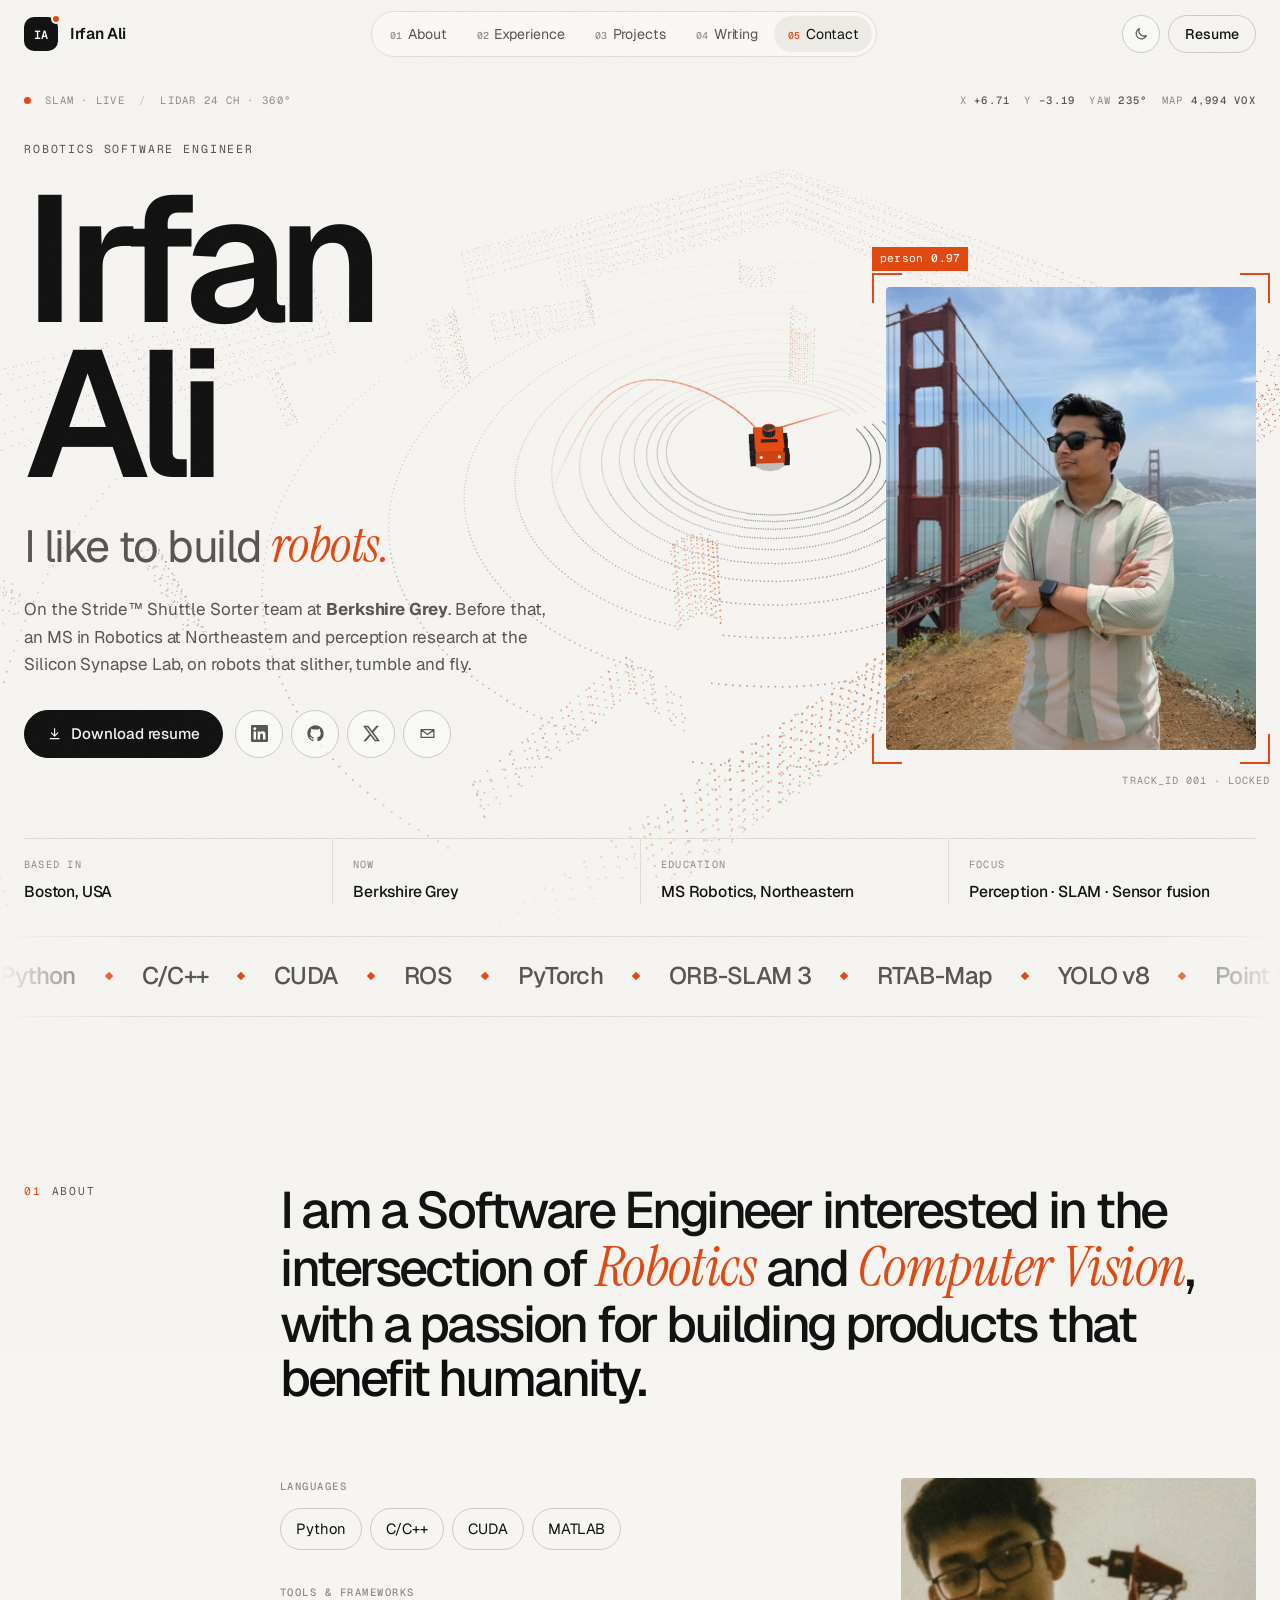
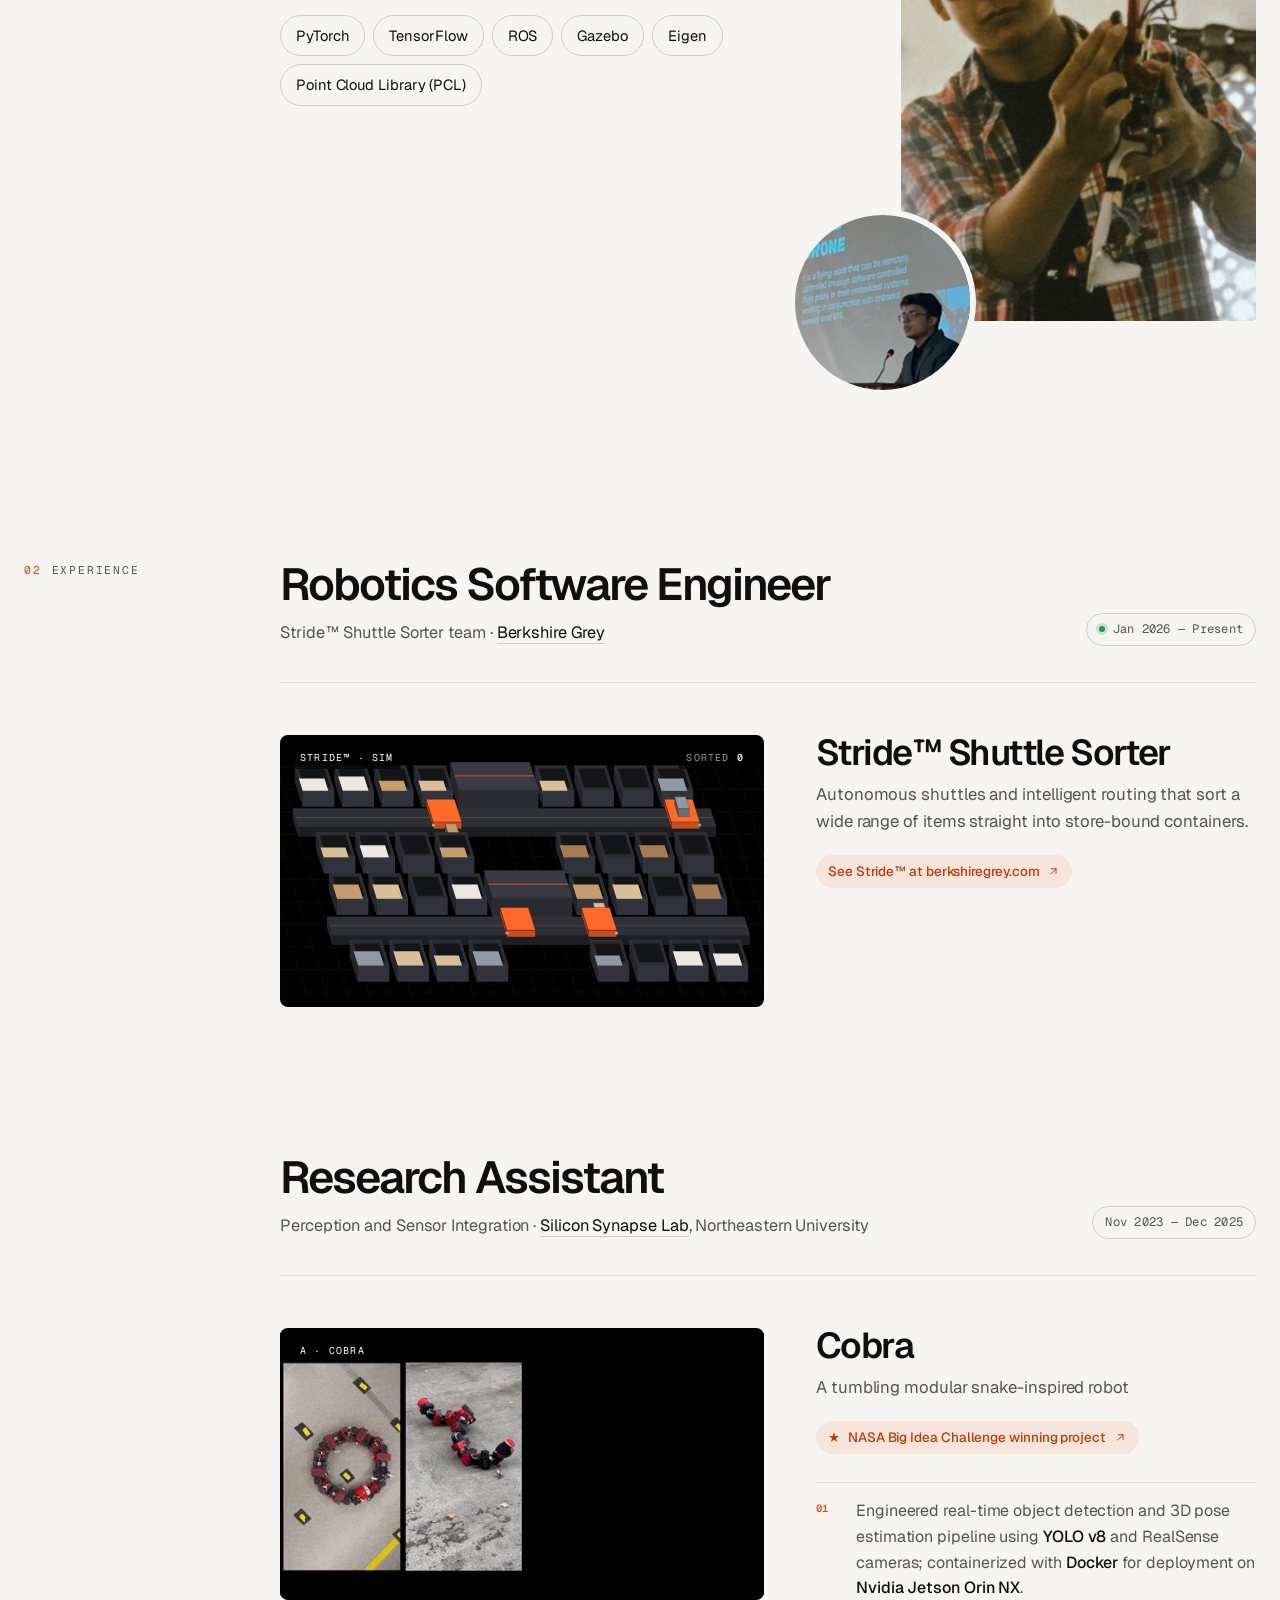
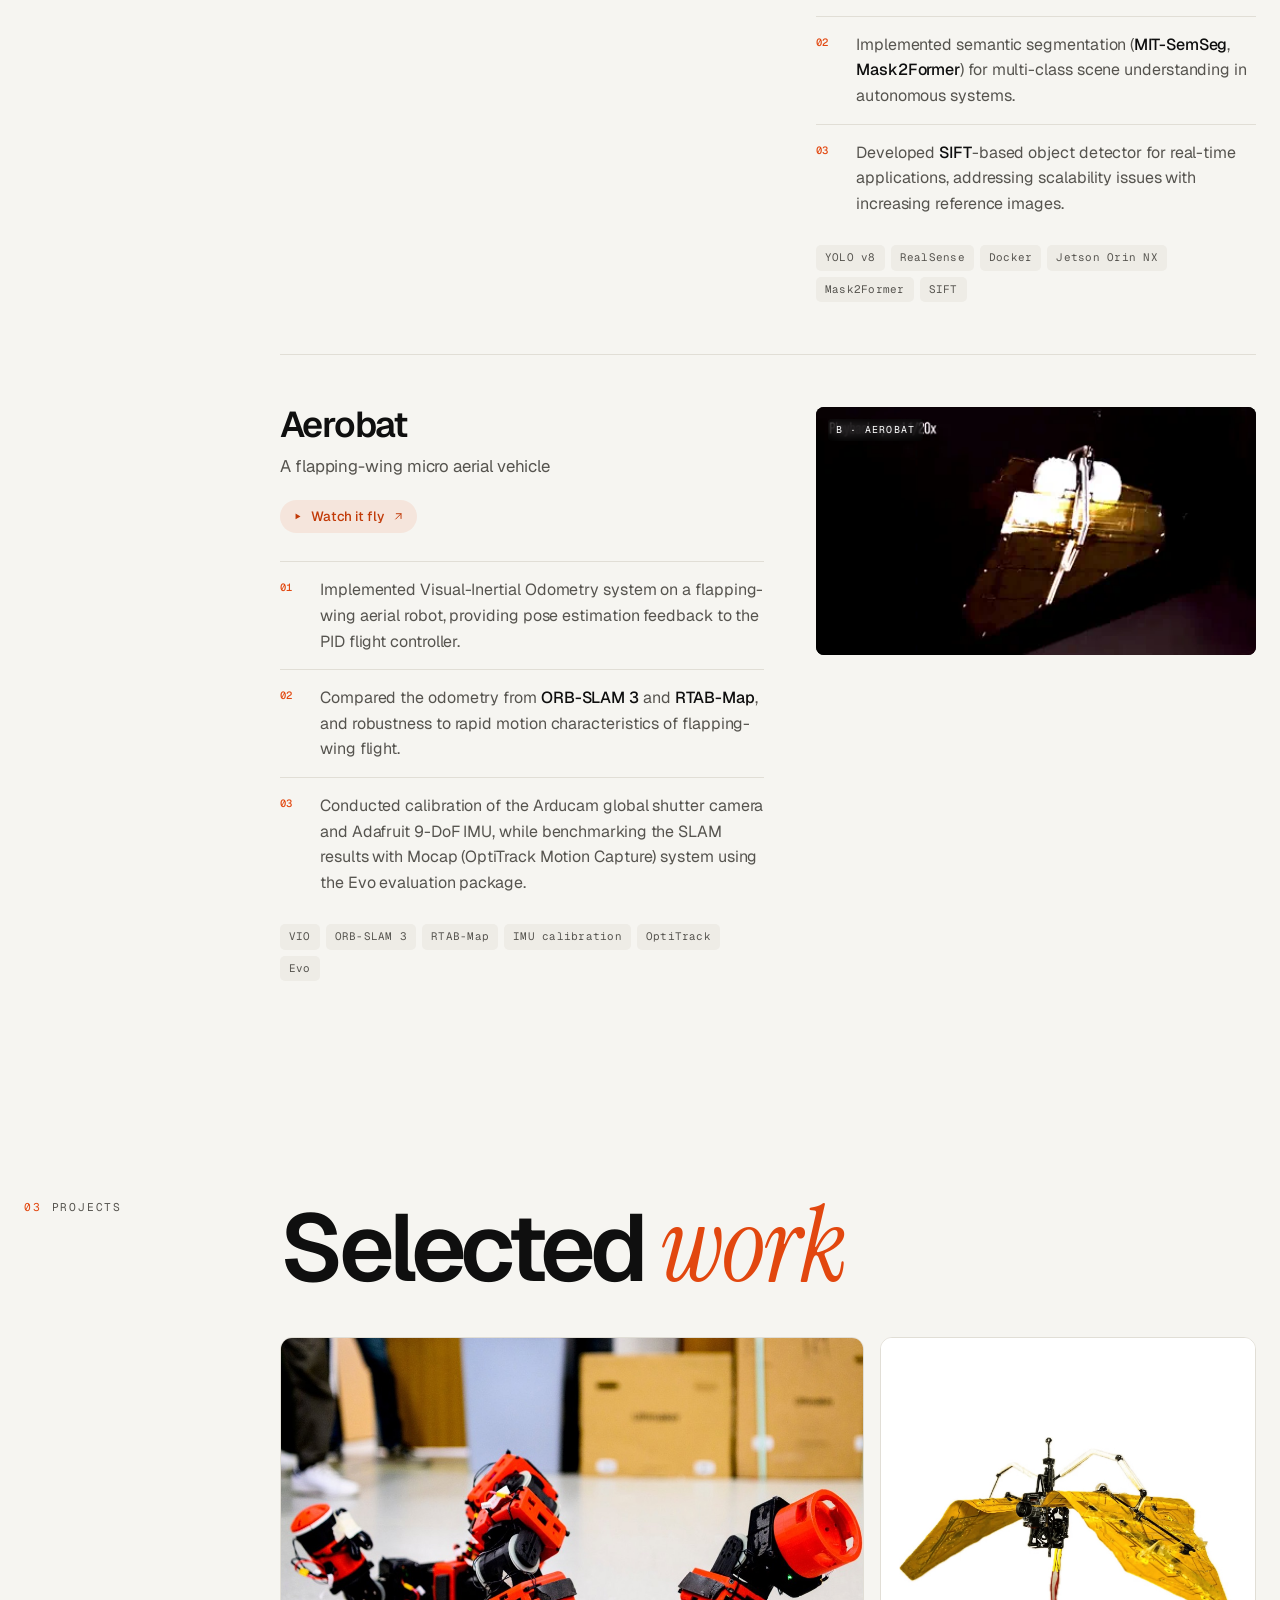
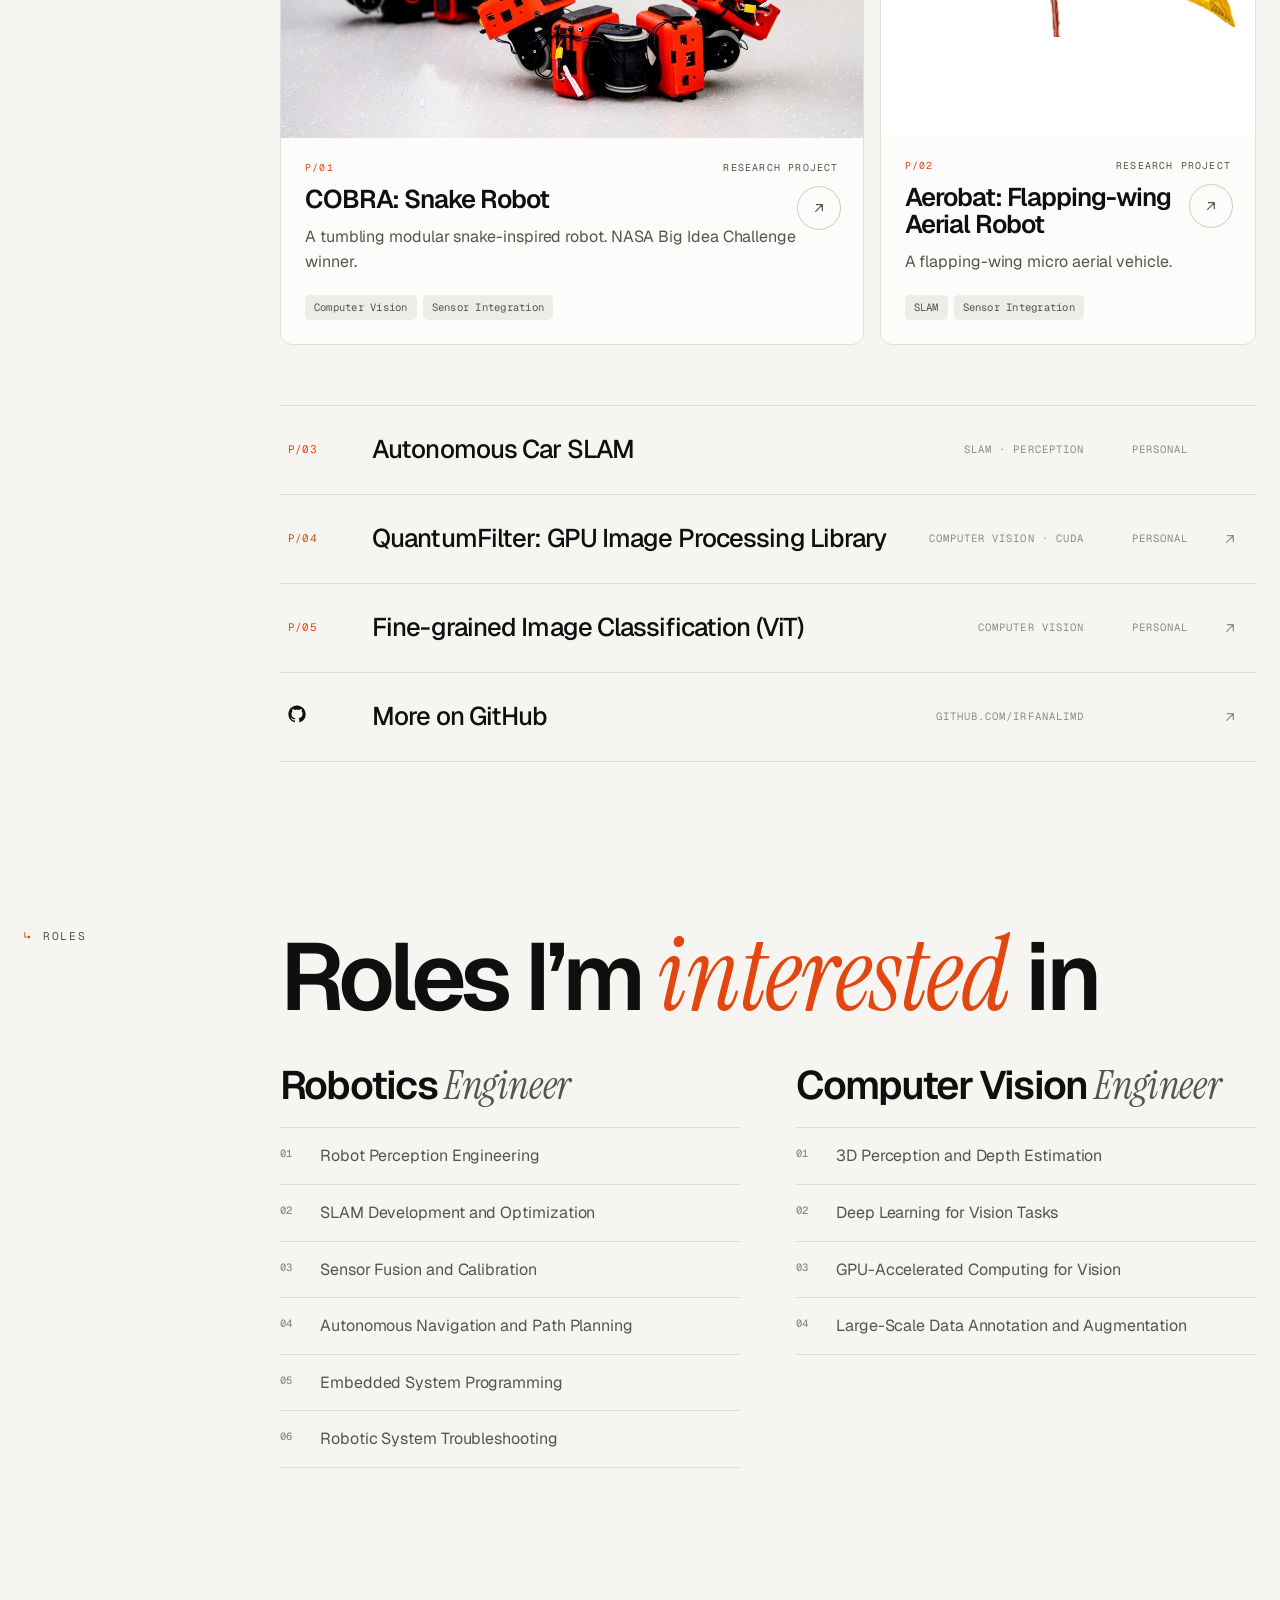
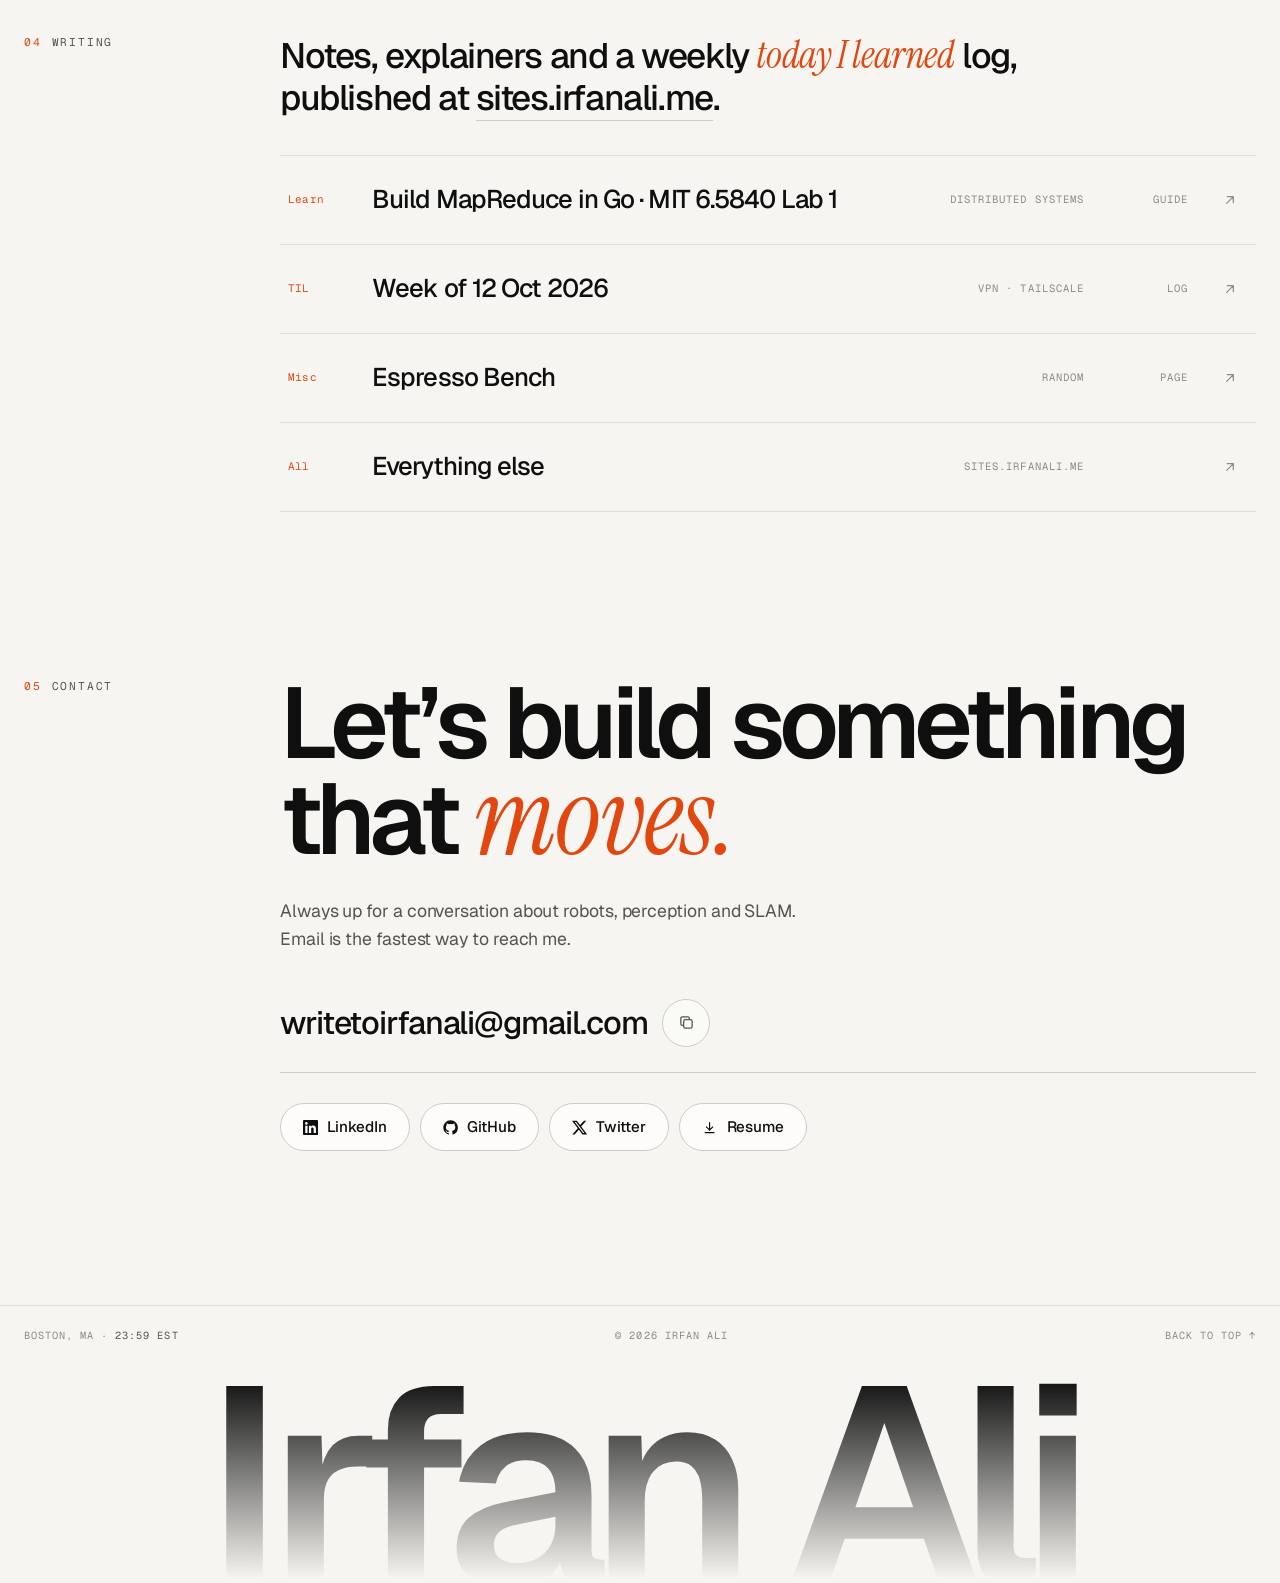
==== index.html @ 39053815 "Portfolio site" ====
<!doctype html>
<html lang="en">
<head>
  <meta charset="utf-8">
  <meta name="viewport" content="width=device-width, initial-scale=1, viewport-fit=cover">
  <title>Irfan Ali · Robotics Software Engineer</title>
  <meta name="description" content="I like to build robots. Robotics Software Engineer at Berkshire Grey on the Stride Shuttle Sorter team. MS Robotics, Northeastern University. Boston.">
  <link rel="canonical" href="https://irfanali.me/">
  <meta property="og:type" content="website">
  <meta property="og:url" content="https://irfanali.me/">
  <meta property="og:site_name" content="Irfan Ali">
  <meta property="og:title" content="Irfan Ali · I like to build robots.">
  <meta property="og:description" content="Robotics Software Engineer at Berkshire Grey. Previously perception, SLAM and sensor integration at Northeastern’s Silicon Synapse Lab.">
  <meta property="og:image" content="https://irfanali.me/assets/og.png">
  <meta property="og:image:width" content="1200">
  <meta property="og:image:height" content="630">
  <meta name="twitter:card" content="summary_large_image">
  <meta name="twitter:site" content="@irfannnnali">
  <meta name="twitter:image" content="https://irfanali.me/assets/og.png">
  <meta name="theme-color" content="#09090a">
  <link rel="icon" href="assets/favicon.svg" type="image/svg+xml">
  <link rel="apple-touch-icon" href="assets/apple-touch-icon.png">
  <script>
    // Theme before first paint, so there is no flash.
    try { var t = localStorage.getItem('theme'); if (t) document.documentElement.dataset.theme = t; } catch (e) {}
    document.documentElement.classList.add('js');
  </script>
  <link rel="preconnect" href="https://fonts.googleapis.com">
  <link rel="preconnect" href="https://fonts.gstatic.com" crossorigin>
  <link rel="stylesheet" href="https://fonts.googleapis.com/css2?family=Geist:wght@300..700&family=Geist+Mono:wght@400;500&family=Instrument+Serif:ital@0;1&display=swap">
  <link rel="stylesheet" href="assets/site.css">
  <script type="application/ld+json">
  {
    "@context": "https://schema.org",
    "@type": "Person",
    "name": "Irfan Ali",
    "url": "https://irfanali.me/",
    "image": "https://irfanali.me/assets/img/portrait.jpg",
    "jobTitle": "Robotics Software Engineer",
    "worksFor": { "@type": "Organization", "name": "Berkshire Grey", "url": "https://www.berkshiregrey.com/" },
    "alumniOf": { "@type": "CollegeOrUniversity", "name": "Northeastern University" },
    "address": { "@type": "PostalAddress", "addressLocality": "Boston", "addressCountry": "US" },
    "knowsAbout": ["Robotics", "Computer Vision", "SLAM", "Sensor Fusion", "Perception", "CUDA", "ROS"],
    "email": "mailto:writetoirfanali@gmail.com",
    "sameAs": ["https://www.linkedin.com/in/irfanalimd/", "https://github.com/irfanalimd", "https://x.com/irfannnnali"]
  }
  </script>
</head>
<body>

<svg width="0" height="0" style="position:absolute" aria-hidden="true">
  <symbol id="i-gh" viewBox="0 0 24 24"><path fill="currentColor" d="M12 .5C5.65.5.5 5.65.5 12a11.5 11.5 0 0 0 7.86 10.92c.58.1.79-.25.79-.56v-2c-3.2.7-3.88-1.37-3.88-1.37-.52-1.33-1.28-1.69-1.28-1.69-1.04-.71.08-.7.08-.7 1.16.08 1.77 1.19 1.77 1.19 1.03 1.76 2.7 1.25 3.36.96.1-.75.4-1.25.73-1.54-2.55-.29-5.24-1.28-5.24-5.69 0-1.26.45-2.29 1.19-3.1-.12-.29-.52-1.46.11-3.05 0 0 .97-.31 3.17 1.18a11 11 0 0 1 5.77 0c2.2-1.49 3.17-1.18 3.17-1.18.63 1.59.23 2.76.11 3.05.74.81 1.19 1.84 1.19 3.1 0 4.42-2.69 5.39-5.25 5.68.41.36.78 1.06.78 2.14v3.17c0 .31.21.67.8.56A11.5 11.5 0 0 0 23.5 12C23.5 5.65 18.35.5 12 .5Z"/></symbol>
  <symbol id="i-in" viewBox="0 0 24 24"><path fill="currentColor" d="M20.45 20.45h-3.56v-5.57c0-1.33-.02-3.04-1.85-3.04-1.85 0-2.14 1.45-2.14 2.94v5.67H9.35V9h3.41v1.56h.05c.48-.9 1.64-1.85 3.37-1.85 3.6 0 4.27 2.37 4.27 5.46v6.28ZM5.34 7.43a2.06 2.06 0 1 1 0-4.13 2.06 2.06 0 0 1 0 4.13ZM7.12 20.45H3.56V9h3.56v11.45ZM22.22 0H1.77C.79 0 0 .77 0 1.73v20.54C0 23.23.79 24 1.77 24h20.45c.98 0 1.78-.77 1.78-1.73V1.73C24 .77 23.2 0 22.22 0Z"/></symbol>
  <symbol id="i-x" viewBox="0 0 24 24"><path fill="currentColor" d="M18.9 1.15h3.68l-8.04 9.19L24 22.85h-7.4l-5.8-7.58-6.63 7.58H.49l8.6-9.83L0 1.15h7.59l5.24 6.93 6.07-6.93Zm-1.29 19.5h2.04L6.48 3.24H4.3l13.31 17.41Z"/></symbol>
  <symbol id="i-mail" viewBox="0 0 24 24"><path fill="none" stroke="currentColor" stroke-width="1.8" stroke-linecap="round" stroke-linejoin="round" d="M3 6.5h18v11H3zM3.5 7l8.5 6.5L20.5 7"/></symbol>
  <symbol id="i-arrow" viewBox="0 0 24 24"><path fill="none" stroke="currentColor" stroke-width="1.8" stroke-linecap="round" stroke-linejoin="round" d="M7 17 17 7M8 7h9v9"/></symbol>
  <symbol id="i-down" viewBox="0 0 24 24"><path fill="none" stroke="currentColor" stroke-width="1.8" stroke-linecap="round" stroke-linejoin="round" d="M12 4v12m-5-5 5 5 5-5M5 20h14"/></symbol>
  <symbol id="i-copy" viewBox="0 0 24 24"><g fill="none" stroke="currentColor" stroke-width="1.8" stroke-linejoin="round"><rect x="8" y="8" width="12" height="12" rx="2.5"/><path d="M16 8V6a2 2 0 0 0-2-2H6a2 2 0 0 0-2 2v8a2 2 0 0 0 2 2h2"/></g></symbol>
  <symbol id="i-check" viewBox="0 0 24 24"><path fill="none" stroke="currentColor" stroke-width="2" stroke-linecap="round" stroke-linejoin="round" d="m5 12.5 4.5 4.5L19 7.5"/></symbol>
  <symbol id="i-play" viewBox="0 0 24 24"><path fill="currentColor" d="M8 5.5v13l11-6.5z"/></symbol>
  <symbol id="i-sun" viewBox="0 0 24 24"><g fill="none" stroke="currentColor" stroke-width="1.8" stroke-linecap="round"><circle cx="12" cy="12" r="4"/><path d="M12 2v2m0 16v2M4.9 4.9l1.4 1.4m11.4 11.4 1.4 1.4M2 12h2m16 0h2M4.9 19.1l1.4-1.4M17.7 6.3l1.4-1.4"/></g></symbol>
  <symbol id="i-moon" viewBox="0 0 24 24"><path fill="none" stroke="currentColor" stroke-width="1.8" stroke-linejoin="round" d="M20 14.5A8 8 0 0 1 9.5 4a8 8 0 1 0 10.5 10.5Z"/></symbol>
</svg>

<a class="skip" href="#about">Skip to content</a>
<div class="grain" aria-hidden="true"></div>

<header class="nav" id="nav">
  <div class="wrap nav-in">
    <a class="logo" href="#top" aria-label="Irfan Ali, home">
      <span class="logo-mark" aria-hidden="true">IA</span>
      <span class="logo-text">Irfan Ali</span>
    </a>
    <nav class="nav-links" aria-label="Sections">
      <a href="#about"><span>01</span>About</a>
      <a href="#experience"><span>02</span>Experience</a>
      <a href="#projects"><span>03</span>Projects</a>
      <a href="#writing"><span>04</span>Writing</a>
      <a href="#contact"><span>05</span>Contact</a>
    </nav>
    <div class="nav-actions">
      <button class="icon-btn" id="theme" type="button" aria-label="Switch colour theme">
        <svg class="when-dark"><use href="#i-sun"/></svg>
        <svg class="when-light"><use href="#i-moon"/></svg>
      </button>
      <a class="btn btn-sm btn-ghost magnetic" href="https://drive.google.com/file/d/1q0wCbyW2n_Xz0MA2kj-5-AQQZAq4mptw/view?usp=sharing" target="_blank" rel="noopener">Resume</a>
      <button class="menu-btn" id="menu-btn" type="button" aria-label="Open menu" aria-expanded="false" aria-controls="menu"><span></span><span></span></button>
    </div>
  </div>
  <div class="progress" aria-hidden="true"></div>
</header>

<div class="menu" id="menu" hidden>
  <nav class="wrap menu-in" aria-label="Menu">
    <a href="#about"><span class="mono">01</span>About</a>
    <a href="#experience"><span class="mono">02</span>Experience</a>
    <a href="#projects"><span class="mono">03</span>Projects</a>
    <a href="#writing"><span class="mono">04</span>Writing</a>
    <a href="#contact"><span class="mono">05</span>Contact</a>
  </nav>
</div>

<main>

  <!-- ============ HERO ============ -->
  <section class="hero" id="top">
    <canvas id="scan" aria-hidden="true"></canvas>

    <div class="hud hud-l mono" aria-hidden="true">
      <span class="rec"></span><span>SLAM · live</span><span class="sep">/</span><span>LiDAR 24 ch · 360°</span>
    </div>
    <div class="hud hud-r mono" aria-hidden="true">
      <span>x <b id="hx">+0.00</b></span><span>y <b id="hy">+0.00</b></span><span>yaw <b id="ht">000°</b></span><span>map <b id="hm">0</b></span>
    </div>

    <div class="wrap hero-grid">
      <div class="hero-copy">
        <p class="kicker mono"><span class="line-in">Robotics Software Engineer</span></p>
        <h1 class="name" aria-label="Irfan Ali">
          <span class="ln"><span>Irfan</span></span>
          <span class="ln"><span>Ali</span></span>
        </h1>
        <p class="tagline"><span class="line-in">I like to build <em>robots.</em></span></p>
        <p class="hero-sub fade-in">On the Stride™ Shuttle Sorter team at <strong>Berkshire Grey</strong>. Before that, an MS in Robotics at Northeastern and perception research at the Silicon Synapse Lab, on robots that slither, tumble and fly.</p>
        <div class="hero-cta fade-in">
          <a class="btn btn-primary magnetic" href="https://drive.google.com/file/d/1q0wCbyW2n_Xz0MA2kj-5-AQQZAq4mptw/view?usp=sharing" target="_blank" rel="noopener"><svg><use href="#i-down"/></svg><span>Download resume</span></a>
          <div class="socials">
            <a class="icon-btn magnetic" href="https://www.linkedin.com/in/irfanalimd/" target="_blank" rel="noopener" aria-label="LinkedIn"><svg><use href="#i-in"/></svg></a>
            <a class="icon-btn magnetic" href="https://github.com/irfanalimd" target="_blank" rel="noopener" aria-label="GitHub"><svg><use href="#i-gh"/></svg></a>
            <a class="icon-btn magnetic" href="https://x.com/irfannnnali" target="_blank" rel="noopener" aria-label="X (Twitter)"><svg><use href="#i-x"/></svg></a>
            <a class="icon-btn magnetic" href="mailto:writetoirfanali@gmail.com" aria-label="Email"><svg><use href="#i-mail"/></svg></a>
          </div>
        </div>
      </div>

      <figure class="target" id="target">
        <div class="target-img"><img src="assets/img/portrait.jpg" alt="Portrait of Irfan Ali" width="800" height="1000" fetchpriority="high" onerror="this.closest('figure').hidden = true"></div>
        <span class="c c1"></span><span class="c c2"></span><span class="c c3"></span><span class="c c4"></span>
        <figcaption class="target-tag mono"><span>person</span><b id="conf">0.00</b></figcaption>
        <span class="target-meta mono" aria-hidden="true">track_id 001 · locked</span>
      </figure>
    </div>

    <div class="wrap">
      <dl class="facts fade-in">
        <div><dt class="mono">Based in</dt><dd>Boston, USA</dd></div>
        <div><dt class="mono">Now</dt><dd>Berkshire Grey</dd></div>
        <div><dt class="mono">Education</dt><dd>MS Robotics, Northeastern</dd></div>
        <div><dt class="mono">Focus</dt><dd>Perception · SLAM · Sensor fusion</dd></div>
      </dl>
    </div>
  </section>

  <div class="marquee" aria-label="Tools I work with">
    <div class="marquee-track">
      <ul>
        <li>Python</li><li>C/C++</li><li>CUDA</li><li>ROS</li><li>PyTorch</li><li>ORB-SLAM 3</li><li>RTAB-Map</li><li>YOLO v8</li><li>Point Cloud Library</li><li>Jetson Orin NX</li><li>Eigen</li><li>Gazebo</li><li>TensorFlow</li><li>Docker</li><li>MATLAB</li><li>Mask2Former</li>
      </ul>
      <ul aria-hidden="true">
        <li>Python</li><li>C/C++</li><li>CUDA</li><li>ROS</li><li>PyTorch</li><li>ORB-SLAM 3</li><li>RTAB-Map</li><li>YOLO v8</li><li>Point Cloud Library</li><li>Jetson Orin NX</li><li>Eigen</li><li>Gazebo</li><li>TensorFlow</li><li>Docker</li><li>MATLAB</li><li>Mask2Former</li>
      </ul>
    </div>
  </div>

  <!-- ============ ABOUT ============ -->
  <section class="section" id="about">
    <div class="wrap split">
      <header class="label"><p class="eyebrow mono" data-scramble><span>01</span> About</p></header>
      <div class="content">
        <p class="lead reveal">I am a Software Engineer interested in the intersection of <em>Robotics</em> and <em>Computer Vision</em>, with a passion for building products that benefit humanity.</p>
        <div class="about-row">
          <div class="skills reveal">
            <div class="skill-group">
              <h3 class="mono">Languages</h3>
              <ul class="chips"><li>Python</li><li>C/C++</li><li>CUDA</li><li>MATLAB</li></ul>
            </div>
            <div class="skill-group">
              <h3 class="mono">Tools &amp; frameworks</h3>
              <ul class="chips"><li>PyTorch</li><li>TensorFlow</li><li>ROS</li><li>Gazebo</li><li>Eigen</li><li>Point Cloud Library (PCL)</li></ul>
            </div>
          </div>
          <div class="photos reveal">
            <figure class="photo photo-a"><img src="assets/img/bench.jpg" alt="Irfan explaining a robot arm he built" width="800" height="1000" loading="lazy"></figure>
            <figure class="photo photo-b"><img src="assets/img/talk.jpg" alt="Irfan giving a talk about drones" width="600" height="600" loading="lazy"></figure>
          </div>
        </div>
      </div>
    </div>
  </section>

  <!-- ============ EXPERIENCE ============ -->
  <section class="section" id="experience">
    <div class="wrap split">
      <header class="label"><p class="eyebrow mono" data-scramble><span>02</span> Experience</p></header>
      <div class="content">
        <div class="job">
          <div class="role reveal">
            <div>
              <h2 class="h2">Robotics Software Engineer</h2>
              <p class="role-sub">Stride™ Shuttle Sorter team · <a class="link" href="https://www.berkshiregrey.com/" target="_blank" rel="noopener">Berkshire Grey</a></p>
            </div>
            <p class="pill mono"><span class="live"></span>Jan 2026 — Present</p>
          </div>

          <article class="module reveal">
            <div class="module-media sorter-media">
              <canvas id="sorter" aria-label="Animation of autonomous shuttles sorting items into containers" role="img"></canvas>
              <span class="media-tag mono">STRIDE™ · SIM</span>
              <span class="sorter-hud mono" aria-hidden="true">sorted <b id="sorted">0</b></span>
            </div>
            <div class="module-text">
              <h3 class="h3">Stride™ Shuttle Sorter</h3>
              <p class="module-sub">Autonomous shuttles and intelligent routing that sort a wide range of items straight into store-bound containers.</p>
              <a class="badge" href="https://www.berkshiregrey.com/solutions/stride-shuttle-sorter/" target="_blank" rel="noopener">See Stride™ at berkshiregrey.com<svg><use href="#i-arrow"/></svg></a>
            </div>
          </article>
        </div>

        <div class="job">
        <div class="role reveal">
          <div>
            <h2 class="h2">Research Assistant</h2>
            <p class="role-sub">Perception and Sensor Integration · <a class="link" href="https://siliconsynapse.sites.northeastern.edu/" target="_blank" rel="noopener">Silicon Synapse Lab</a>, Northeastern University</p>
          </div>
          <p class="pill mono">Nov 2023 — Dec 2025</p>
        </div>

        <article class="module reveal">
          <div class="module-media">
            <img src="assets/img/cobra-highlights.webp" alt="COBRA snake robot rolling and moving in the lab" width="600" height="328" loading="lazy">
            <span class="media-tag mono">A · COBRA</span>
          </div>
          <div class="module-text">
            <h3 class="h3">Cobra</h3>
            <p class="module-sub">A tumbling modular snake-inspired robot</p>
            <a class="badge" href="https://www.nasa.gov/directorates/stmd/northeastern-university-slithers-to-the-top-with-big-idea-alternative-rover-concept/" target="_blank" rel="noopener"><span class="star">★</span>NASA Big Idea Challenge winning project<svg><use href="#i-arrow"/></svg></a>
            <ul class="bullets">
              <li>Engineered real-time object detection and 3D pose estimation pipeline using <b>YOLO v8</b> and RealSense cameras; containerized with <b>Docker</b> for deployment on <b>Nvidia Jetson Orin NX</b>.</li>
              <li>Implemented semantic segmentation (<b>MIT-SemSeg</b>, <b>Mask2Former</b>) for multi-class scene understanding in autonomous systems.</li>
              <li>Developed <b>SIFT</b>-based object detector for real-time applications, addressing scalability issues with increasing reference images.</li>
            </ul>
            <ul class="stack mono" aria-label="Stack"><li>YOLO v8</li><li>RealSense</li><li>Docker</li><li>Jetson Orin NX</li><li>Mask2Former</li><li>SIFT</li></ul>
          </div>
        </article>

        <article class="module module-flip reveal">
          <div class="module-media">
            <img src="assets/img/aerobat-air.webp" alt="Aerobat flapping-wing robot in flight, slowed down 20 times" width="416" height="234" loading="lazy">
            <span class="media-tag mono">B · AEROBAT</span>
          </div>
          <div class="module-text">
            <h3 class="h3">Aerobat</h3>
            <p class="module-sub">A flapping-wing micro aerial vehicle</p>
            <a class="badge" href="https://www.youtube.com/watch?v=23qLrvm23-E&amp;t=1s" target="_blank" rel="noopener"><svg class="play"><use href="#i-play"/></svg>Watch it fly<svg><use href="#i-arrow"/></svg></a>
            <ul class="bullets">
              <li>Implemented Visual-Inertial Odometry system on a flapping-wing aerial robot, providing pose estimation feedback to the PID flight controller.</li>
              <li>Compared the odometry from <b>ORB-SLAM 3</b> and <b>RTAB-Map</b>, and robustness to rapid motion characteristics of flapping-wing flight.</li>
              <li>Conducted calibration of the Arducam global shutter camera and Adafruit 9-DoF IMU, while benchmarking the SLAM results with Mocap (OptiTrack Motion Capture) system using the Evo evaluation package.</li>
            </ul>
            <ul class="stack mono" aria-label="Stack"><li>VIO</li><li>ORB-SLAM 3</li><li>RTAB-Map</li><li>IMU calibration</li><li>OptiTrack</li><li>Evo</li></ul>
          </div>
        </article>
        </div>
      </div>
    </div>
  </section>

  <!-- ============ PROJECTS ============ -->
  <section class="section" id="projects">
    <div class="wrap split">
      <header class="label"><p class="eyebrow mono" data-scramble><span>03</span> Projects</p></header>
      <div class="content">
        <h2 class="display reveal">Selected <em>work</em></h2>

        <div class="featured">
          <a class="feature feature-lg spot reveal" href="https://www.nasa.gov/directorates/stmd/northeastern-university-slithers-to-the-top-with-big-idea-alternative-rover-concept/" target="_blank" rel="noopener">
            <div class="feature-media"><img src="assets/img/cobra.jpg" alt="COBRA modular snake robot" width="1200" height="800" loading="lazy"></div>
            <div class="feature-body">
              <p class="feature-top mono"><span>P/01</span><span>Research project</span></p>
              <h3>COBRA: Snake Robot</h3>
              <p>A tumbling modular snake-inspired robot. NASA Big Idea Challenge winner.</p>
              <ul class="tags mono"><li>Computer Vision</li><li>Sensor Integration</li></ul>
              <span class="feature-go" aria-hidden="true"><svg><use href="#i-arrow"/></svg></span>
            </div>
          </a>
          <a class="feature spot reveal" href="https://www.youtube.com/watch?v=23qLrvm23-E&amp;t=1s" target="_blank" rel="noopener">
            <div class="feature-media media-light"><img src="assets/img/aerobat.jpg" alt="Aerobat flapping-wing aerial robot" width="1200" height="711" loading="lazy"></div>
            <div class="feature-body">
              <p class="feature-top mono"><span>P/02</span><span>Research project</span></p>
              <h3>Aerobat: Flapping-wing Aerial Robot</h3>
              <p>A flapping-wing micro aerial vehicle.</p>
              <ul class="tags mono"><li>SLAM</li><li>Sensor Integration</li></ul>
              <span class="feature-go" aria-hidden="true"><svg><use href="#i-arrow"/></svg></span>
            </div>
          </a>
        </div>

        <ul class="index reveal" id="project-index">
          <li>
            <div class="row" data-preview="car">
              <span class="row-n mono">P/03</span>
              <span class="row-title">Autonomous Car SLAM</span>
              <span class="row-tags mono">SLAM · Perception</span>
              <span class="row-kind mono">Personal</span>
              <span class="row-go" aria-hidden="true"></span>
              <div class="row-media"><img src="assets/img/car-slam.jpg" alt="NUance autonomous research car with roof-mounted sensors" width="1100" height="668" loading="lazy"></div>
            </div>
          </li>
          <li>
            <a class="row" href="https://github.com/irfanalimd/qf-cuda-toolkit" target="_blank" rel="noopener" data-preview="conv">
              <span class="row-n mono">P/04</span>
              <span class="row-title">QuantumFilter: GPU Image Processing Library</span>
              <span class="row-tags mono">Computer Vision · CUDA</span>
              <span class="row-kind mono">Personal</span>
              <span class="row-go" aria-hidden="true"><svg><use href="#i-arrow"/></svg></span>
              <div class="row-media viz" data-viz="conv" aria-hidden="true"></div>
            </a>
          </li>
          <li>
            <a class="row" href="https://github.com/irfanalimd/ViT-Attention-FineGrained-Classification" target="_blank" rel="noopener" data-preview="attn">
              <span class="row-n mono">P/05</span>
              <span class="row-title">Fine-grained Image Classification (ViT)</span>
              <span class="row-tags mono">Computer Vision</span>
              <span class="row-kind mono">Personal</span>
              <span class="row-go" aria-hidden="true"><svg><use href="#i-arrow"/></svg></span>
              <div class="row-media viz" data-viz="attn" aria-hidden="true"></div>
            </a>
          </li>
          <li>
            <a class="row row-more" href="https://github.com/irfanalimd" target="_blank" rel="noopener">
              <span class="row-n mono"><svg><use href="#i-gh"/></svg></span>
              <span class="row-title">More on GitHub</span>
              <span class="row-tags mono">github.com/irfanalimd</span>
              <span class="row-kind mono"></span>
              <span class="row-go" aria-hidden="true"><svg><use href="#i-arrow"/></svg></span>
            </a>
          </li>
        </ul>
      </div>
    </div>
  </section>

  <!-- ============ ROLES ============ -->
  <section class="section" id="roles">
    <div class="wrap split">
      <header class="label"><p class="eyebrow mono" data-scramble><span>↳</span> Roles</p></header>
      <div class="content">
        <h2 class="display reveal">Roles I’m <em>interested</em> in</h2>
        <div class="roles">
        <div class="role-col reveal">
          <h3 class="display-sm">Robotics <em>Engineer</em></h3>
          <ol>
            <li>Robot Perception Engineering</li>
            <li>SLAM Development and Optimization</li>
            <li>Sensor Fusion and Calibration</li>
            <li>Autonomous Navigation and Path Planning</li>
            <li>Embedded System Programming</li>
            <li>Robotic System Troubleshooting</li>
          </ol>
        </div>
        <div class="role-col reveal">
          <h3 class="display-sm">Computer Vision <em>Engineer</em></h3>
          <ol>
            <li>3D Perception and Depth Estimation</li>
            <li>Deep Learning for Vision Tasks</li>
            <li>GPU-Accelerated Computing for Vision</li>
            <li>Large-Scale Data Annotation and Augmentation</li>
          </ol>
        </div>
        </div>
      </div>
    </div>
  </section>

  <!-- ============ WRITING ============ -->
  <section class="section" id="writing">
    <div class="wrap split">
      <header class="label"><p class="eyebrow mono" data-scramble><span>04</span> Writing</p></header>
      <div class="content">
        <p class="writing-intro reveal">Notes, explainers and a weekly <em>today I learned</em> log, published at <a class="link" href="https://sites.irfanali.me/">sites.irfanali.me</a>.</p>
        <ul class="index reveal">
          <li><a class="row" href="https://sites.irfanali.me/p/learning/mapreduce.html"><span class="row-n mono">Learn</span><span class="row-title">Build MapReduce in Go · MIT 6.5840 Lab 1</span><span class="row-tags mono">Distributed systems</span><span class="row-kind mono">Guide</span><span class="row-go" aria-hidden="true"><svg><use href="#i-arrow"/></svg></span></a></li>
          <li><a class="row" href="https://sites.irfanali.me/p/til/2026-10-12.html"><span class="row-n mono">TIL</span><span class="row-title">Week of 12 Oct 2026</span><span class="row-tags mono">VPN · Tailscale</span><span class="row-kind mono">Log</span><span class="row-go" aria-hidden="true"><svg><use href="#i-arrow"/></svg></span></a></li>
          <li><a class="row" href="https://sites.irfanali.me/p/random/espresso-bench/"><span class="row-n mono">Misc</span><span class="row-title">Espresso Bench</span><span class="row-tags mono">Random</span><span class="row-kind mono">Page</span><span class="row-go" aria-hidden="true"><svg><use href="#i-arrow"/></svg></span></a></li>
          <li><a class="row row-more" href="https://sites.irfanali.me/"><span class="row-n mono">All</span><span class="row-title">Everything else</span><span class="row-tags mono">sites.irfanali.me</span><span class="row-kind mono"></span><span class="row-go" aria-hidden="true"><svg><use href="#i-arrow"/></svg></span></a></li>
        </ul>
      </div>
    </div>
  </section>

  <!-- ============ CONTACT ============ -->
  <section class="section contact" id="contact">
    <div class="wrap split">
      <header class="label"><p class="eyebrow mono" data-scramble><span>05</span> Contact</p></header>
      <div class="content">
        <h2 class="contact-big reveal">Let’s build something<br>that <em>moves.</em></h2>
        <p class="contact-sub reveal">Always up for a conversation about robots, perception and SLAM. Email is the fastest way to reach me.</p>
        <div class="mailbox reveal">
          <a class="mail" href="mailto:writetoirfanali@gmail.com">writetoirfanali@gmail.com</a>
          <button class="icon-btn copy" id="copy" type="button" data-email="writetoirfanali@gmail.com" aria-label="Copy email address">
            <svg class="i-copy"><use href="#i-copy"/></svg><svg class="i-check"><use href="#i-check"/></svg>
          </button>
          <span class="copied mono" id="copied" role="status"></span>
        </div>
        <div class="contact-links reveal">
          <a class="btn magnetic" href="https://www.linkedin.com/in/irfanalimd/" target="_blank" rel="noopener"><svg><use href="#i-in"/></svg>LinkedIn</a>
          <a class="btn magnetic" href="https://github.com/irfanalimd" target="_blank" rel="noopener"><svg><use href="#i-gh"/></svg>GitHub</a>
          <a class="btn magnetic" href="https://x.com/irfannnnali" target="_blank" rel="noopener"><svg><use href="#i-x"/></svg>Twitter</a>
          <a class="btn magnetic" href="https://drive.google.com/file/d/1q0wCbyW2n_Xz0MA2kj-5-AQQZAq4mptw/view?usp=sharing" target="_blank" rel="noopener"><svg><use href="#i-down"/></svg>Resume</a>
        </div>
      </div>
    </div>
  </section>

</main>

<footer class="footer">
  <div class="wrap footer-row mono">
    <span>Boston, MA · <time id="clock">--:--</time></span>
    <span>© 2026 Irfan Ali</span>
    <a href="#top">Back to top ↑</a>
  </div>
  <div class="wordmark" aria-hidden="true">Irfan Ali</div>
</footer>

<div class="preview" id="preview" aria-hidden="true"></div>

<script src="assets/site.js" defer></script>
</body>
</html>
---- assets/site.css ----
/* =========================================================
   irfanali.me
   ========================================================= */

/* ---------- tokens ---------- */
:root {
  --bg: #f6f5f1;
  --bg-2: #eeece6;
  --card: #fdfcfa;
  --text: #0f0f0f;
  --text-2: #56544f;
  --text-3: #8e8b84;
  --line: #e1ded6;
  --line-2: #cfcbc1;
  --accent: #e2470f;
  --accent-ink: #c23a08;
  --accent-soft: rgba(226, 71, 15, .09);
  --ok: #1f9d55;
  --scan-ground: 15, 15, 15;
  --scan-hit: 226, 71, 15;
  --grain: .05;

  --sans: "Geist", ui-sans-serif, system-ui, -apple-system, "Segoe UI", sans-serif;
  --mono: "Geist Mono", ui-monospace, SFMono-Regular, Menlo, monospace;
  --serif: "Instrument Serif", "Iowan Old Style", Georgia, serif;
  --ease: cubic-bezier(.2, .7, .1, 1);
  --ease-out: cubic-bezier(.16, 1, .3, 1);
  --nav-h: 68px;
  color-scheme: light;
}
:root[data-theme="dark"] {
  --bg: #09090a;
  --bg-2: #111113;
  --card: #121214;
  --text: #f0efeb;
  --text-2: #a6a49e;
  --text-3: #6c6a66;
  --line: #1f1f22;
  --line-2: #2d2d31;
  --accent: #ff6a2b;
  --accent-ink: #ff8a57;
  --accent-soft: rgba(255, 106, 43, .11);
  --ok: #3ddc84;
  --scan-ground: 240, 239, 235;
  --scan-hit: 255, 106, 43;
  --grain: .07;
  color-scheme: dark;
}
@media (prefers-color-scheme: dark) {
  :root:not([data-theme="light"]) {
    --bg: #09090a;
    --bg-2: #111113;
    --card: #121214;
    --text: #f0efeb;
    --text-2: #a6a49e;
    --text-3: #6c6a66;
    --line: #1f1f22;
    --line-2: #2d2d31;
    --accent: #ff6a2b;
    --accent-ink: #ff8a57;
    --accent-soft: rgba(255, 106, 43, .11);
    --ok: #3ddc84;
    --scan-ground: 240, 239, 235;
    --scan-hit: 255, 106, 43;
    --grain: .07;
    color-scheme: dark;
  }
}

/* ---------- base ---------- */
*, *::before, *::after { box-sizing: border-box; }
html { scroll-behavior: smooth; scroll-padding-top: calc(var(--nav-h) + 16px); -webkit-text-size-adjust: 100%; }
body {
  margin: 0; background: var(--bg); color: var(--text);
  font: 400 16px/1.6 var(--sans); letter-spacing: -.005em;
  -webkit-font-smoothing: antialiased; -moz-osx-font-smoothing: grayscale; text-rendering: optimizeLegibility;
  overflow-x: clip;
}
img { max-width: 100%; display: block; }
a { color: inherit; text-decoration: none; }
svg { width: 1em; height: 1em; flex: none; }
button { font: inherit; color: inherit; }
::selection { background: var(--accent); color: #fff; }
:focus-visible { outline: 2px solid var(--accent); outline-offset: 3px; border-radius: 6px; }
em { font-family: var(--serif); font-style: italic; font-weight: 400; letter-spacing: -.01em; }
.mono { font-family: var(--mono); font-size: .76rem; letter-spacing: .02em; }
.wrap { width: 100%; max-width: 1280px; margin: 0 auto; padding-inline: max(24px, env(safe-area-inset-left)) max(24px, env(safe-area-inset-right)); }
.skip { position: absolute; left: 16px; top: -60px; z-index: 100; padding: 10px 16px; border-radius: 10px; background: var(--text); color: var(--bg); }
.skip:focus { top: 16px; }

/* film grain: barely there, but it takes the digital edge off */
.grain {
  position: fixed; inset: -50%; z-index: 90; pointer-events: none; opacity: var(--grain);
  background-image: url("data:image/svg+xml,%3Csvg xmlns='http://www.w3.org/2000/svg' width='160' height='160'%3E%3Cfilter id='n'%3E%3CfeTurbulence type='fractalNoise' baseFrequency='.9' numOctaves='3' stitchTiles='stitch'/%3E%3CfeColorMatrix values='0 0 0 0 .5 0 0 0 0 .5 0 0 0 0 .5 0 0 0 1 0'/%3E%3C/filter%3E%3Crect width='100%25' height='100%25' filter='url(%23n)'/%3E%3C/svg%3E");
  animation: grain 1.2s steps(6) infinite;
}
@keyframes grain { 0%, 100% { transform: translate(0, 0); } 20% { transform: translate(-3%, 2%); } 40% { transform: translate(2%, -3%); } 60% { transform: translate(-2%, -1%); } 80% { transform: translate(3%, 3%); } }

/* ---------- buttons ---------- */
.btn {
  position: relative; display: inline-flex; align-items: center; gap: .6em;
  height: 48px; padding: 0 22px; border-radius: 999px;
  border: 1px solid var(--line-2); background: var(--card); color: var(--text);
  font-weight: 500; font-size: .95rem; white-space: nowrap; overflow: hidden; isolation: isolate;
  transition: border-color .3s var(--ease), color .3s var(--ease), background .3s var(--ease);
}
.btn::before {
  content: ""; position: absolute; inset: 0; z-index: -1; border-radius: inherit;
  background: var(--accent); transform: translateY(101%); transition: transform .5s var(--ease-out);
}
.btn:hover { border-color: var(--accent); color: #fff; }
.btn:hover::before { transform: none; }
.btn-primary { background: var(--text); color: var(--bg); border-color: var(--text); }
.btn-sm { height: 38px; padding: 0 16px; font-size: .88rem; }
.btn-ghost { background: transparent; }
.icon-btn {
  display: inline-grid; place-items: center; width: 48px; height: 48px; border-radius: 999px;
  border: 1px solid var(--line-2); background: color-mix(in srgb, var(--card) 70%, transparent);
  color: var(--text-2); cursor: pointer; font-size: 17px;
  transition: color .25s, border-color .25s, background .25s;
}
.icon-btn:hover { color: var(--accent); border-color: var(--accent); }
.when-dark { display: none; }
:root[data-theme="dark"] .when-dark { display: block; }
:root[data-theme="dark"] .when-light { display: none; }
@media (prefers-color-scheme: dark) {
  :root:not([data-theme="light"]) .when-dark { display: block; }
  :root:not([data-theme="light"]) .when-light { display: none; }
}
.link {
  color: var(--text); padding-bottom: 1px;
  background: linear-gradient(var(--accent), var(--accent)) 0 100% / 0 1.5px no-repeat, linear-gradient(var(--line-2), var(--line-2)) 0 100% / 100% 1px no-repeat;
  transition: background-size .5s var(--ease-out), color .3s;
}
.link:hover { background-size: 100% 1.5px, 100% 1px; color: var(--accent-ink); }

/* ---------- nav ---------- */
.nav {
  position: fixed; inset: 0 0 auto; z-index: 60; padding-top: env(safe-area-inset-top, 0px);
  border-bottom: 1px solid transparent;
  transition: background .4s, border-color .4s, transform .5s var(--ease-out);
}
.nav.scrolled {
  background: color-mix(in srgb, var(--bg) 72%, transparent);
  -webkit-backdrop-filter: saturate(1.6) blur(16px); backdrop-filter: saturate(1.6) blur(16px);
  border-bottom-color: var(--line);
}
.nav.hide { transform: translateY(-100%); }
.nav-in { display: flex; align-items: center; justify-content: space-between; height: var(--nav-h); gap: 16px; }
.logo { display: flex; align-items: center; gap: 12px; font-weight: 600; font-size: .98rem; letter-spacing: -.02em; }
.logo-mark {
  position: relative; display: grid; place-items: center; width: 34px; height: 34px; border-radius: 10px;
  background: var(--text); color: var(--bg); font: 600 .74rem var(--mono); letter-spacing: 0;
}
.logo-mark::after { content: ""; position: absolute; top: -3px; right: -3px; width: 10px; height: 10px; border-radius: 50%; background: var(--accent); border: 2px solid var(--bg); }
.nav-links { display: flex; gap: 2px; padding: 4px; border: 1px solid var(--line); border-radius: 999px; background: color-mix(in srgb, var(--card) 60%, transparent); -webkit-backdrop-filter: blur(12px); backdrop-filter: blur(12px); }
.nav-links a { display: flex; align-items: baseline; gap: 6px; padding: 7px 14px; border-radius: 999px; color: var(--text-2); font-size: .88rem; transition: color .25s, background .25s; }
.nav-links a span { font: 500 .62rem var(--mono); color: var(--text-3); transition: color .25s; }
.nav-links a:hover { color: var(--text); }
.nav-links a.active { color: var(--text); background: var(--bg-2); }
.nav-links a.active span { color: var(--accent); }
.nav-actions { display: flex; align-items: center; gap: 8px; }
.nav-actions .icon-btn { width: 38px; height: 38px; font-size: 16px; }
.progress { position: absolute; left: 0; bottom: -1px; height: 1.5px; width: 100%; background: var(--accent); transform-origin: 0 50%; transform: scaleX(var(--p, 0)); }
.menu-btn { display: none; position: relative; width: 38px; height: 38px; border: 1px solid var(--line-2); border-radius: 999px; background: var(--card); cursor: pointer; }
.menu-btn span { position: absolute; left: 11px; right: 11px; height: 1.5px; background: var(--text); transition: transform .4s var(--ease-out); }
.menu-btn span:first-child { top: 15px; }
.menu-btn span:last-child { top: 21px; }
.menu-open .menu-btn span:first-child { transform: translateY(3px) rotate(45deg); }
.menu-open .menu-btn span:last-child { transform: translateY(-3px) rotate(-45deg); }
.menu { position: fixed; inset: 0; z-index: 55; background: var(--bg); padding-top: calc(var(--nav-h) + env(safe-area-inset-top, 0px) + 24px); }
.menu-in { display: flex; flex-direction: column; }
.menu-in a { display: flex; align-items: baseline; gap: 16px; padding: 14px 0; border-bottom: 1px solid var(--line); font-size: clamp(2rem, 9vw, 3rem); font-weight: 500; letter-spacing: -.04em; opacity: 0; transform: translateY(16px); animation: menuIn .6s var(--ease-out) forwards; }
.menu-in a:nth-child(2) { animation-delay: .04s; }
.menu-in a:nth-child(3) { animation-delay: .08s; }
.menu-in a:nth-child(4) { animation-delay: .12s; }
.menu-in a:nth-child(5) { animation-delay: .16s; }
.menu-in .mono { color: var(--accent); }
@keyframes menuIn { to { opacity: 1; transform: none; } }

/* ---------- hero ---------- */
.hero {
  position: relative; min-height: max(100svh, 760px); display: flex; flex-direction: column; justify-content: flex-end;
  padding: calc(var(--nav-h) + 72px) 0 32px; overflow: hidden; isolation: isolate;
}
#scan {
  position: absolute; inset: 0; z-index: -1; width: 100%; height: 100%;
  -webkit-mask-image: linear-gradient(to bottom, transparent 0, #000 20%, #000 80%, transparent 100%);
          mask-image: linear-gradient(to bottom, transparent 0, #000 20%, #000 80%, transparent 100%);
}
.hud { position: absolute; top: calc(var(--nav-h) + 24px); display: flex; gap: 14px; align-items: center; color: var(--text-3); font-size: .66rem; text-transform: uppercase; letter-spacing: .12em; }
.hud-l { left: max(24px, calc((100vw - 1280px) / 2 + 24px)); }
.hud-r { right: max(24px, calc((100vw - 1280px) / 2 + 24px)); }
.hud b { color: var(--text-2); font-weight: 500; font-variant-numeric: tabular-nums; }
.hud .sep { opacity: .5; }
.rec { width: 7px; height: 7px; border-radius: 50%; background: var(--accent); animation: rec 1.6s infinite; }
@keyframes rec { 50% { opacity: .25; } }

.hero-grid { display: grid; grid-template-columns: minmax(0, 1.6fr) minmax(0, 1fr); align-items: end; gap: 56px; }
.kicker { margin: 0 0 24px; color: var(--text-2); text-transform: uppercase; letter-spacing: .16em; font-size: .72rem; overflow: hidden; }
.name { margin: 0; font-weight: 600; font-size: clamp(5.4rem, 14vw, 12rem); line-height: .86; letter-spacing: -.058em; }
.name .ln { display: block; overflow: hidden; padding: 0 .08em .07em 0; margin: 0 -.08em -.07em 0; }
.name .ln > span { display: inline-block; padding-right: .1em; }
.tagline { margin: 26px 0 0; font-size: clamp(1.7rem, 3.5vw, 3rem); line-height: 1.1; letter-spacing: -.035em; color: var(--text-2); overflow: hidden; padding-bottom: .08em; }
.tagline em { color: var(--accent); font-size: 1.14em; }
.line-in { display: inline-block; }
.hero-sub { margin: 20px 0 0; max-width: 31em; font-size: 1.06rem; color: var(--text-2); }
.hero-cta { display: flex; flex-wrap: wrap; align-items: center; gap: 12px; margin-top: 32px; }
.socials { display: flex; gap: 8px; }

/* portrait, framed as a tracked detection */
.target { position: relative; justify-self: end; width: min(100%, 370px); margin: 0 0 8px; --pad: 14px; }
.target-img { aspect-ratio: 4 / 5; border-radius: 4px; overflow: hidden; background: var(--bg-2); }
.target-img img { width: 100%; height: 100%; object-fit: cover; transform: scale(1.14); filter: grayscale(1) contrast(1.05) brightness(.9); transition: transform 1.8s var(--ease-out), filter 1.4s var(--ease-out); }
.target.locked .target-img img { transform: scale(1); filter: none; }
.target .c { position: absolute; width: 30px; height: 30px; border: 2px solid var(--accent); opacity: 0; transition: transform 1.1s var(--ease-out), opacity .4s; }
.target .c1 { top: calc(var(--pad) * -1); left: calc(var(--pad) * -1); border-right: 0; border-bottom: 0; transform: translate(-48px, -48px); }
.target .c2 { top: calc(var(--pad) * -1); right: calc(var(--pad) * -1); border-left: 0; border-bottom: 0; transform: translate(48px, -48px); }
.target .c3 { bottom: calc(var(--pad) * -1); left: calc(var(--pad) * -1); border-right: 0; border-top: 0; transform: translate(-48px, 48px); }
.target .c4 { bottom: calc(var(--pad) * -1); right: calc(var(--pad) * -1); border-left: 0; border-top: 0; transform: translate(48px, 48px); }
.target.locked .c { opacity: 1; transform: none; }
.target-tag {
  position: absolute; left: calc(var(--pad) * -1); top: calc(var(--pad) * -1 - 26px); margin: 0;
  display: flex; gap: 8px; padding: 3px 8px; background: var(--accent); color: #fff; font-size: .7rem; white-space: nowrap;
  opacity: 0; transform: translateY(6px); transition: opacity .5s .5s, transform .5s .5s var(--ease-out);
}
.target-tag b { font-weight: 500; font-variant-numeric: tabular-nums; }
.target-meta { position: absolute; right: calc(var(--pad) * -1); bottom: calc(var(--pad) * -1 - 26px); color: var(--text-3); font-size: .64rem; text-transform: uppercase; letter-spacing: .1em; opacity: 0; transition: opacity .6s 1s; }
.target.locked .target-tag { opacity: 1; transform: none; }
.target.locked .target-meta { opacity: 1; }

.facts { display: grid; grid-template-columns: repeat(4, 1fr); margin: 80px 0 0; border-top: 1px solid var(--line); }
.facts div { padding: 18px 20px 0 0; }
.facts div + div { padding-left: 20px; border-left: 1px solid var(--line); }
.facts dt { color: var(--text-3); text-transform: uppercase; letter-spacing: .12em; font-size: .64rem; }
.facts dd { margin: 6px 0 0; font-weight: 500; font-size: .98rem; letter-spacing: -.01em; }

/* hero entrance */
.js .name .ln > span { transform: translateY(105%); }
.js .line-in { transform: translateY(115%); }
.js .fade-in { opacity: 0; transform: translateY(14px); }
.js.ready .name .ln > span, .js.ready .line-in { transform: none; transition: transform 1.3s var(--ease-out); }
.js.ready .name .ln:nth-child(2) > span { transition-delay: .08s; }
.js.ready .tagline .line-in { transition-delay: .22s; }
.js.ready .fade-in { opacity: 1; transform: none; transition: opacity 1s .45s var(--ease-out), transform 1s .45s var(--ease-out); }
.js.ready .facts.fade-in { transition-delay: .65s; }

/* ---------- marquee ---------- */
.marquee {
  position: relative; overflow: hidden; border-block: 1px solid var(--line); padding-block: 20px;
  -webkit-mask-image: linear-gradient(90deg, transparent, #000 10%, #000 90%, transparent); mask-image: linear-gradient(90deg, transparent, #000 10%, #000 90%, transparent);
}
.marquee-track { display: flex; width: max-content; animation: marquee 50s linear infinite; }
.marquee:hover .marquee-track { animation-play-state: paused; }
.marquee ul { display: flex; margin: 0; padding: 0; list-style: none; }
.marquee li { display: flex; align-items: center; gap: 30px; padding-right: 30px; font-size: clamp(1.1rem, 2vw, 1.5rem); font-weight: 500; letter-spacing: -.03em; color: var(--text-2); white-space: nowrap; }
.marquee li::after { content: ""; width: 6px; height: 6px; background: var(--accent); transform: rotate(45deg); }
@keyframes marquee { to { transform: translateX(-50%); } }

/* ---------- sections ---------- */
.section { padding-top: clamp(104px, 13vw, 176px); }
.split { display: grid; grid-template-columns: 200px minmax(0, 1fr); gap: 56px; }
.label { position: relative; }
.eyebrow { position: sticky; top: calc(var(--nav-h) + 32px); margin: 0; display: flex; gap: 10px; text-transform: uppercase; letter-spacing: .16em; font-size: .7rem; color: var(--text-2); }
.eyebrow span { color: var(--accent); }
.content { min-width: 0; }
.h2 { margin: 0; font-size: clamp(1.9rem, 3.6vw, 2.8rem); line-height: 1.02; letter-spacing: -.045em; font-weight: 600; }
.h3 { margin: 0; font-size: clamp(1.7rem, 2.8vw, 2.3rem); line-height: 1; letter-spacing: -.045em; font-weight: 600; }
.display { margin: 0 0 44px; font-size: clamp(3rem, 7.4vw, 6.4rem); line-height: .9; letter-spacing: -.058em; font-weight: 600; }
.display em, .display-sm em, .contact-big em, .lead em { color: var(--accent); }
.display em, .contact-big em { font-size: 1.1em; }
.display-sm em { color: var(--text-2); }
.display-sm { margin: 0 0 22px; font-size: clamp(1.8rem, 3.1vw, 2.5rem); line-height: 1; letter-spacing: -.045em; font-weight: 600; }

/* reveal on scroll */
.js .reveal { opacity: 0; transform: translateY(32px); }
.js .reveal.in { opacity: 1; transform: none; transition: opacity 1.1s var(--ease-out), transform 1.1s var(--ease-out); }

/* ---------- about ---------- */
.lead { margin: 0; max-width: 19em; font-size: clamp(1.9rem, 4vw, 3.4rem); line-height: 1.06; letter-spacing: -.048em; font-weight: 500; }
.lead em { font-size: 1.1em; }
.about-row { display: grid; grid-template-columns: minmax(0, 1fr) minmax(0, 1.05fr); gap: 64px; margin-top: 72px; align-items: start; }
.skill-group + .skill-group { margin-top: 34px; }
.skill-group h3 { margin: 0 0 14px; font-weight: 500; color: var(--text-3); text-transform: uppercase; letter-spacing: .14em; font-size: .66rem; }
.chips { display: flex; flex-wrap: wrap; gap: 8px; margin: 0; padding: 0; list-style: none; }
.chips li { padding: 8px 15px; border-radius: 999px; border: 1px solid var(--line-2); font-size: .92rem; transition: border-color .25s, color .25s, background .25s; }
.chips li:hover { border-color: var(--accent); color: var(--accent-ink); background: var(--accent-soft); }
.photos { position: relative; padding-bottom: 16%; }
.photo { margin: 0; }
.photo img { width: 100%; height: auto; object-fit: cover; }
.photo figcaption { margin-top: 10px; color: var(--text-3); text-transform: uppercase; letter-spacing: .12em; font-size: .62rem; }
.photo-a { width: 76%; margin-left: auto; }
.photo-a figcaption { text-align: right; }
.photo-a img { aspect-ratio: 4 / 5; border-radius: 4px; }
.photo-b { position: absolute; left: 0; bottom: 0; width: 40%; }
.photo-b img { aspect-ratio: 1; border-radius: 50%; border: 6px solid var(--bg); }
.photo-b figcaption { text-align: center; }

/* ---------- experience ---------- */
.role { display: flex; justify-content: space-between; align-items: flex-end; gap: 16px 32px; flex-wrap: wrap; padding-bottom: 36px; border-bottom: 1px solid var(--line); }
.role-sub { margin: 12px 0 0; color: var(--text-2); font-size: 1.02rem; }
.pill { display: inline-flex; align-items: center; gap: 8px; margin: 0; padding: 6px 12px; border-radius: 999px; border: 1px solid var(--line-2); color: var(--text-2); white-space: nowrap; }
.live { width: 6px; height: 6px; border-radius: 50%; background: var(--ok); box-shadow: 0 0 0 3px color-mix(in srgb, var(--ok) 20%, transparent); }
.module { display: grid; grid-template-columns: minmax(0, 1.1fr) minmax(0, 1fr); gap: 52px; padding-block: 52px; align-items: start; }
.module + .module { border-top: 1px solid var(--line); }
.module-flip .module-media { order: 2; }
.module-media { position: sticky; top: calc(var(--nav-h) + 32px); border-radius: 8px; overflow: hidden; background: #000; }
.module-media img { width: 100%; height: auto; aspect-ratio: 16 / 9; object-fit: contain; }
.sorter-media canvas { display: block; width: 100%; aspect-ratio: 16 / 9; }
.sorter-hud { position: absolute; top: 12px; right: 12px; padding: 3px 8px; border-radius: 4px; background: rgba(0, 0, 0, .6); color: rgba(255, 255, 255, .6); font-size: .62rem; letter-spacing: .12em; text-transform: uppercase; }
.sorter-hud b { color: #fff; font-weight: 500; font-variant-numeric: tabular-nums; }
.job + .job { margin-top: 96px; }
.media-tag { position: absolute; top: 12px; left: 12px; padding: 3px 8px; border-radius: 4px; background: rgba(0, 0, 0, .6); color: #fff; font-size: .62rem; letter-spacing: .12em; -webkit-backdrop-filter: blur(6px); backdrop-filter: blur(6px); }
.module-sub { margin: 10px 0 20px; color: var(--text-2); font-size: 1.05rem; }
.badge { display: inline-flex; align-items: center; gap: 8px; padding: 6px 12px; border-radius: 999px; background: var(--accent-soft); color: var(--accent-ink); font-size: .84rem; font-weight: 500; transition: background .25s; }
.badge:hover { background: color-mix(in srgb, var(--accent) 20%, transparent); }
.badge svg { font-size: .95em; transition: transform .3s var(--ease-out); }
.badge:hover svg:last-child { transform: translate(2px, -2px); }
.badge .play { font-size: .8em; }
.bullets { margin: 28px 0 0; padding: 0; list-style: none; counter-reset: b; }
.bullets li { counter-increment: b; position: relative; padding: 15px 0 15px 40px; border-top: 1px solid var(--line); color: var(--text-2); }
.bullets li::before { content: counter(b, decimal-leading-zero); position: absolute; left: 0; top: 18px; font: 500 .66rem var(--mono); color: var(--accent); }
.bullets b { color: var(--text); font-weight: 500; }
.stack { display: flex; flex-wrap: wrap; gap: 6px; margin: 14px 0 0; padding: 0; list-style: none; }
.stack li { padding: 4px 9px; border-radius: 5px; background: var(--bg-2); color: var(--text-2); font-size: .68rem; }

/* ---------- projects ---------- */
.featured { display: grid; grid-template-columns: 1.55fr 1fr; gap: 16px; }
.feature {
  position: relative; display: flex; flex-direction: column; overflow: hidden; isolation: isolate;
  border: 1px solid var(--line); border-radius: 12px; background: var(--card); transition: border-color .4s;
}
.spot::after {
  content: ""; position: absolute; inset: 0; z-index: 2; pointer-events: none; border-radius: inherit; opacity: 0; transition: opacity .4s;
  background: radial-gradient(460px circle at var(--sx, 50%) var(--sy, 50%), color-mix(in srgb, var(--accent) 13%, transparent), transparent 60%);
}
.spot:hover::after { opacity: 1; }
.feature:hover { border-color: var(--line-2); }
.feature-media { position: relative; aspect-ratio: 16 / 10; overflow: hidden; background: var(--bg-2); }
.feature-lg .feature-media { aspect-ratio: 16 / 11; }
.feature:not(.feature-lg) .feature-media { flex: 1 1 auto; aspect-ratio: auto; min-height: 220px; }
.feature:not(.feature-lg) .feature-body { flex: 0 0 auto; }
.feature-media img { width: 100%; height: 100%; object-fit: cover; transform: scale(1.02); transition: transform 1.4s var(--ease-out); }
.feature:hover .feature-media img { transform: scale(1.07); }
.media-light { background: #fff; }
.media-light img { object-fit: contain; padding: 8% 6%; }
.feature-body { position: relative; display: flex; flex-direction: column; gap: 10px; padding: 22px 24px 24px; flex: 1; }
.feature-top { display: flex; justify-content: space-between; margin: 0; color: var(--text-3); text-transform: uppercase; letter-spacing: .12em; font-size: .62rem; }
.feature-top span:first-child { color: var(--accent); }
.feature h3 { margin: 0; padding-right: 56px; font-size: clamp(1.35rem, 2vw, 1.75rem); line-height: 1.08; letter-spacing: -.038em; font-weight: 600; }
.feature p { margin: 0; color: var(--text-2); }
.tags { display: flex; flex-wrap: wrap; gap: 6px; margin: auto 0 0; padding: 10px 0 0; list-style: none; }
.tags li { padding: 4px 9px; border-radius: 5px; background: var(--bg-2); color: var(--text-2); font-size: .66rem; }
.feature-go { position: absolute; right: 22px; top: 48px; display: grid; place-items: center; width: 44px; height: 44px; border-radius: 50%; border: 1px solid var(--line-2); color: var(--text-2); transition: background .35s, color .35s, border-color .35s, transform .6s var(--ease-out); }
.feature:hover .feature-go { background: var(--accent); border-color: var(--accent); color: #fff; transform: rotate(45deg); }

/* project / writing index rows */
.index { margin: 60px 0 0; padding: 0; list-style: none; border-top: 1px solid var(--line); }
#writing .index { margin-top: 36px; }
.row {
  position: relative; display: grid; grid-template-columns: 64px minmax(0, 1fr) auto 84px 40px; align-items: center; gap: 20px;
  padding: 26px 8px; border-bottom: 1px solid var(--line); isolation: isolate;
}
.row::before { content: ""; position: absolute; inset: 0; z-index: -1; background: var(--bg-2); transform: scaleY(0); transform-origin: 50% 100%; transition: transform .55s var(--ease-out); }
.row:hover::before { transform: none; }
.row-n { color: var(--accent); font-size: .68rem; }
.row-n svg { font-size: 18px; color: var(--text); }
.row-title { font-size: clamp(1.15rem, 2vw, 1.6rem); font-weight: 500; letter-spacing: -.035em; line-height: 1.15; transition: transform .55s var(--ease-out); }
.row:hover .row-title { transform: translateX(10px); }
.row-tags, .row-kind { color: var(--text-3); font-size: .66rem; text-transform: uppercase; letter-spacing: .1em; }
.row-kind { text-align: right; }
.row-go { justify-self: end; display: grid; place-items: center; width: 36px; height: 36px; border-radius: 50%; color: var(--text-3); transition: color .3s, background .3s, transform .6s var(--ease-out); }
a.row:hover .row-go { background: var(--accent); color: #fff; transform: rotate(45deg); }
.row-media { display: none; }

/* floating cursor preview for project rows (pointer devices only) */
.preview {
  position: fixed; left: 0; top: 0; z-index: 40; width: 360px; aspect-ratio: 16 / 10; pointer-events: none;
  border-radius: 10px; overflow: hidden; background: var(--card); box-shadow: 0 30px 70px -24px rgba(0, 0, 0, .5);
  opacity: 0; transform: translate3d(var(--px, 0px), var(--py, 0px), 0) rotate(var(--pr, 0deg)) scale(var(--ps, .8));
  transition: opacity .35s var(--ease-out);
}
.preview.on { opacity: 1; }
.preview > * { display: grid !important; width: 100%; height: 100%; }
.preview img { width: 100%; height: 100%; object-fit: cover; }

/* generated visuals for the two software projects */
.viz { position: relative; place-items: center; background: var(--bg-2); }
.viz-grid { display: grid; gap: 3px; width: 84%; }
.viz-grid i { aspect-ratio: 1; border-radius: 2px; background: var(--text); transition: opacity .4s; }
.viz-grid i.k { background: var(--accent); }
.viz-label { position: absolute; left: 12px; bottom: 9px; color: var(--text-3); font-size: .58rem; }

/* ---------- roles ---------- */
.roles { display: grid; grid-template-columns: 1fr 1fr; gap: 56px; }
.role-col ol { margin: 0; padding: 0; list-style: none; counter-reset: r; border-top: 1px solid var(--line); }
.role-col li { counter-increment: r; display: grid; grid-template-columns: 40px 1fr; padding: 15px 0; border-bottom: 1px solid var(--line); color: var(--text-2); transition: color .3s, padding .45s var(--ease-out); }
.role-col li::before { content: counter(r, decimal-leading-zero); font: 500 .66rem/1.9 var(--mono); color: var(--text-3); transition: color .3s; }
.role-col li:hover { color: var(--text); padding-left: 8px; }
.role-col li:hover::before { color: var(--accent); }

/* ---------- writing ---------- */
.writing-intro { margin: 0; max-width: 24em; font-size: clamp(1.5rem, 2.8vw, 2.2rem); line-height: 1.15; letter-spacing: -.04em; font-weight: 500; }
.writing-intro em { color: var(--accent); font-size: 1.08em; }

/* ---------- contact ---------- */
.contact { padding-bottom: clamp(104px, 12vw, 168px); }
.contact-big { margin: 0; font-size: clamp(2.9rem, 7.8vw, 7rem); line-height: .9; letter-spacing: -.058em; font-weight: 600; }
.contact-sub { margin: 30px 0 0; color: var(--text-2); font-size: 1.1rem; max-width: 30em; }
.mailbox { position: relative; display: flex; align-items: center; flex-wrap: wrap; gap: 14px; margin-top: 44px; padding-bottom: 24px; border-bottom: 1px solid var(--line-2); }
.mail { font-size: clamp(1.1rem, 2.6vw, 2rem); font-weight: 500; letter-spacing: -.035em; overflow-wrap: anywhere; transition: color .3s; }
.mail:hover { color: var(--accent-ink); }
.copy .i-check { display: none; }
.copy.done { color: var(--ok); border-color: var(--ok); }
.copy.done .i-copy { display: none; }
.copy.done .i-check { display: block; }
.copied { color: var(--ok); }
.contact-links { display: flex; flex-wrap: wrap; gap: 10px; margin-top: 30px; }

/* ---------- footer ---------- */
.footer { border-top: 1px solid var(--line); overflow: hidden; padding-bottom: env(safe-area-inset-bottom, 0px); }
.footer-row { display: flex; justify-content: space-between; flex-wrap: wrap; gap: 8px 24px; padding-block: 22px; color: var(--text-3); text-transform: uppercase; letter-spacing: .1em; font-size: .64rem; }
.footer-row time { color: var(--text-2); font-variant-numeric: tabular-nums; }
.footer-row a:hover { color: var(--accent); }
.wordmark {
  font-size: clamp(5rem, 22vw, 22.5rem); font-weight: 600; letter-spacing: -.07em; line-height: .78; text-align: center; white-space: nowrap;
  margin-bottom: -.05em; padding-top: .04em; user-select: none;
  background: linear-gradient(to bottom, var(--text) 5%, transparent 92%);
  -webkit-background-clip: text; background-clip: text; color: transparent;
}

/* ---------- theme switch (View Transitions API) ---------- */
::view-transition-old(root), ::view-transition-new(root) { animation: none; mix-blend-mode: normal; }
::view-transition-new(root) { animation: reveal-theme .85s var(--ease-out); }
@keyframes reveal-theme { from { clip-path: circle(0 at var(--tx, 50%) var(--ty, 0)); } to { clip-path: circle(var(--tr, 150vmax) at var(--tx, 50%) var(--ty, 0)); } }

/* ---------- responsive ---------- */
@media (max-width: 1080px) {
  .nav-links { display: none; }
  .menu-btn { display: inline-block; }
  .split { grid-template-columns: 1fr; gap: 32px; }
  .eyebrow { position: static; }
  .hud-r { display: none; }
}
@media (max-width: 860px) {
  .hero { min-height: auto; justify-content: flex-start; padding-top: calc(var(--nav-h) + 76px); }
  .hero-grid { grid-template-columns: 1fr; gap: 0; }
  .target { order: -1; justify-self: start; width: 132px; margin: 26px 0 40px 8px; --pad: 8px; }
  .target .c { width: 16px; height: 16px; }
  .target-tag { font-size: .6rem; top: calc(var(--pad) * -1 - 22px); }
  .target-meta { display: none; }
  .facts { grid-template-columns: 1fr 1fr; margin-top: 56px; }
  .facts div:nth-child(3) { padding-left: 0; border-left: 0; }
  .facts div:nth-child(n+3) { border-top: 1px solid var(--line); margin-top: 18px; }
  .about-row { grid-template-columns: 1fr; gap: 48px; }
  .photos { max-width: 460px; }
  .module, .module-flip { grid-template-columns: 1fr; gap: 28px; }
  .module-flip .module-media { order: 0; }
  .module-media { position: relative; top: 0; }
  .featured { grid-template-columns: 1fr; }
  .feature:not(.feature-lg) .feature-media { aspect-ratio: 16 / 10; min-height: 0; }
  .roles { grid-template-columns: 1fr; gap: 64px; }
  .row { grid-template-columns: 48px minmax(0, 1fr) 36px; gap: 6px 12px; padding: 22px 4px; }
  .row-tags { grid-column: 2; grid-row: 2; }
  .row-kind { display: none; }
  .row-go { grid-column: 3; grid-row: 1 / span 2; }
  .row-media { display: grid; grid-column: 1 / -1; grid-row: 3; margin-top: 14px; aspect-ratio: 16 / 9; border-radius: 8px; overflow: hidden; }
  .row-media img { width: 100%; height: 100%; object-fit: cover; }
  .row:hover .row-title { transform: none; }
}
@media (max-width: 560px) {
  .wrap { padding-inline: max(20px, env(safe-area-inset-left)) max(20px, env(safe-area-inset-right)); }
  .logo-text { display: none; }
  .hud-l .sep, .hud-l span:last-child { display: none; }
  .hero-cta .btn { flex: 1 1 100%; justify-content: center; }
  .facts dd { font-size: .9rem; }
  .footer-row { justify-content: center; text-align: center; }
}
@media (hover: none) { .preview { display: none; } }
@media (prefers-reduced-motion: reduce) {
  html { scroll-behavior: auto; }
  *, *::before, *::after { animation: none !important; transition: none !important; }
  .js .reveal, .js .fade-in, .js .name .ln > span, .js .line-in { opacity: 1; transform: none; }
  .target .c, .target-tag, .target-meta { opacity: 1; transform: none; }
  .target-img img { transform: none; filter: none; }
}
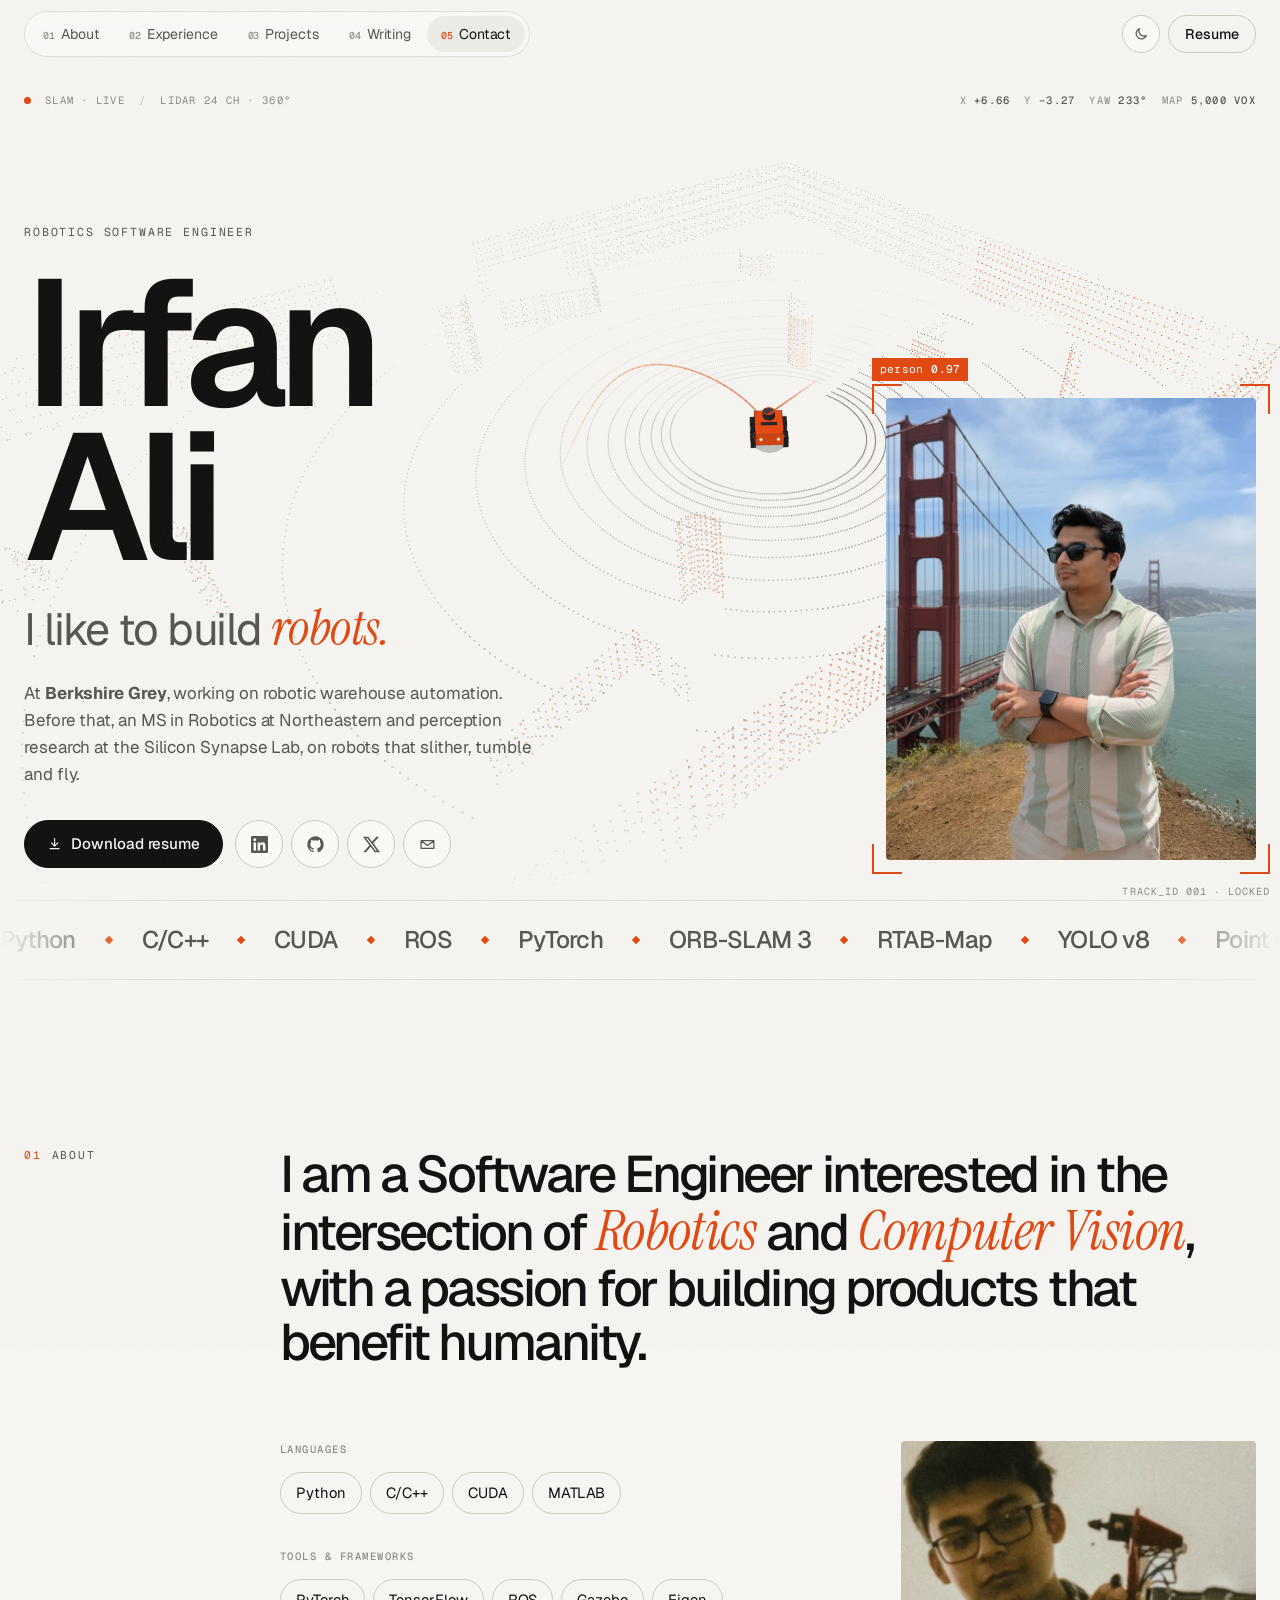
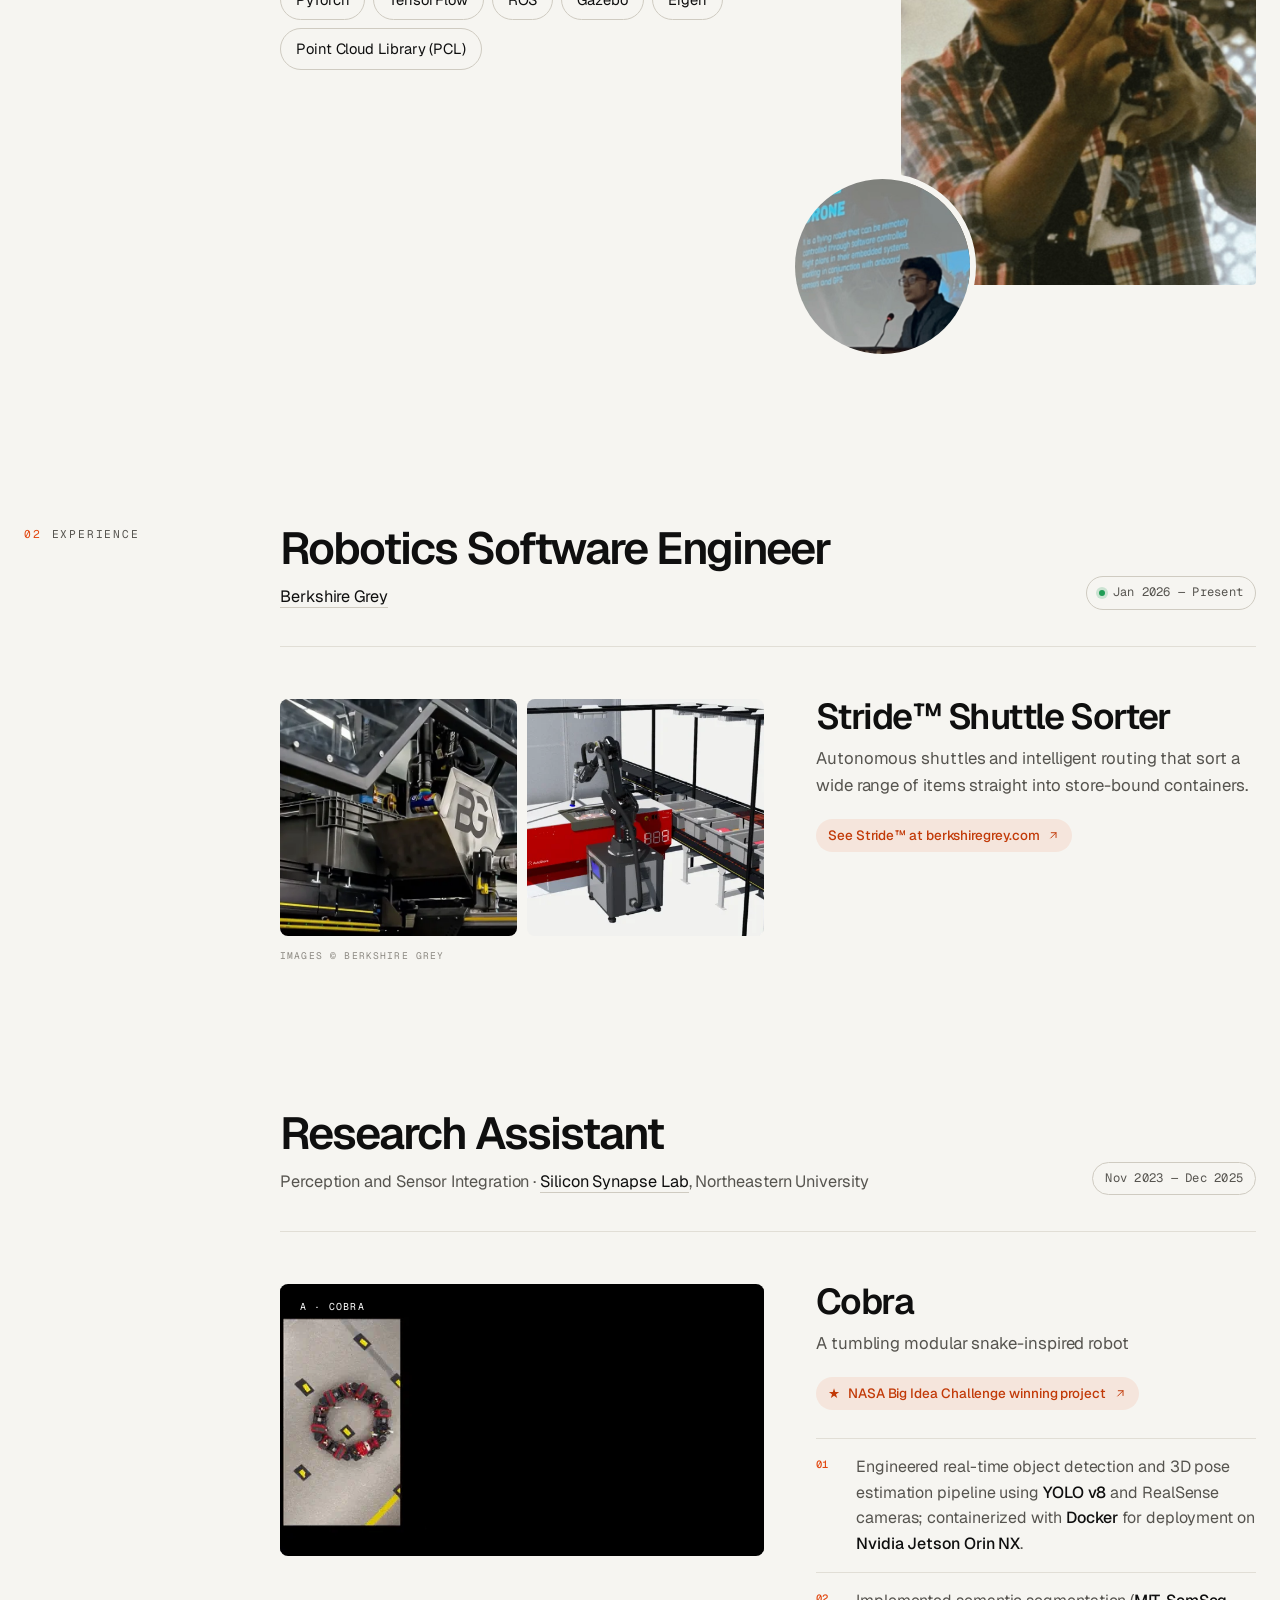
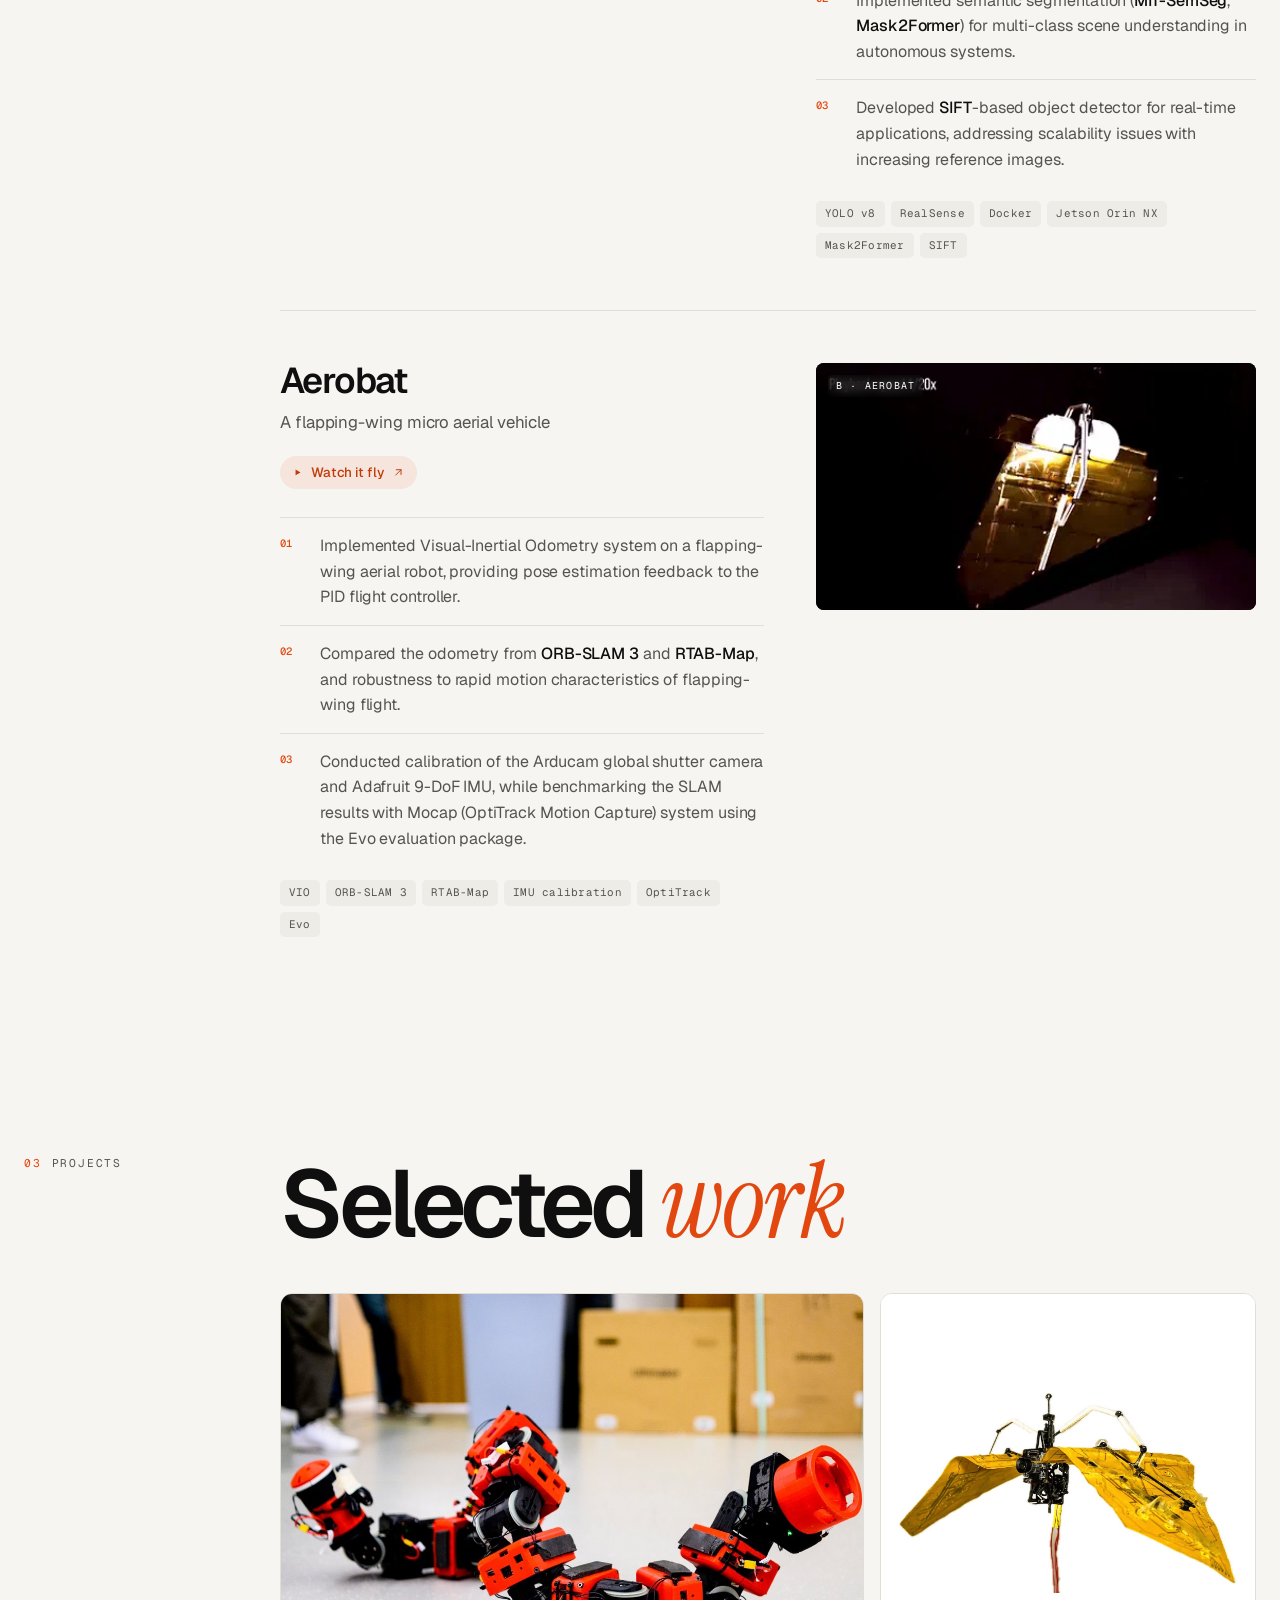
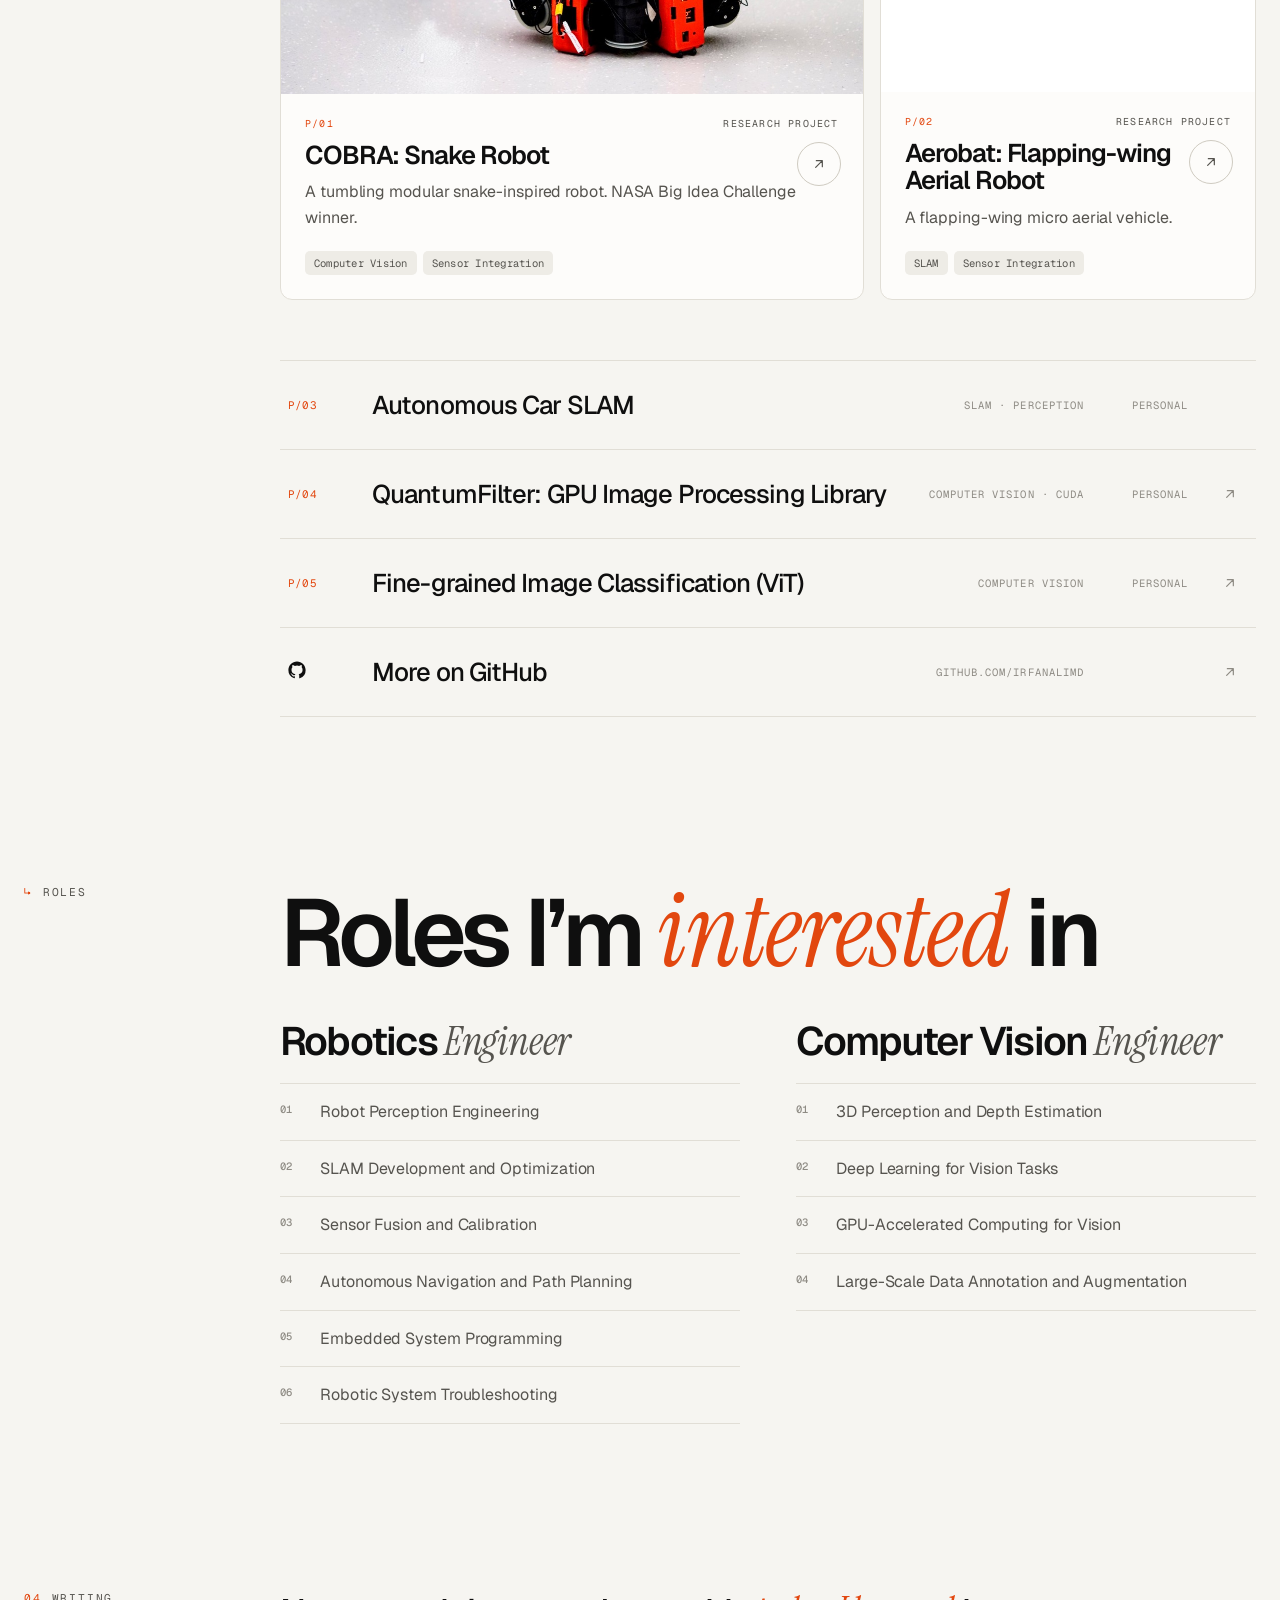
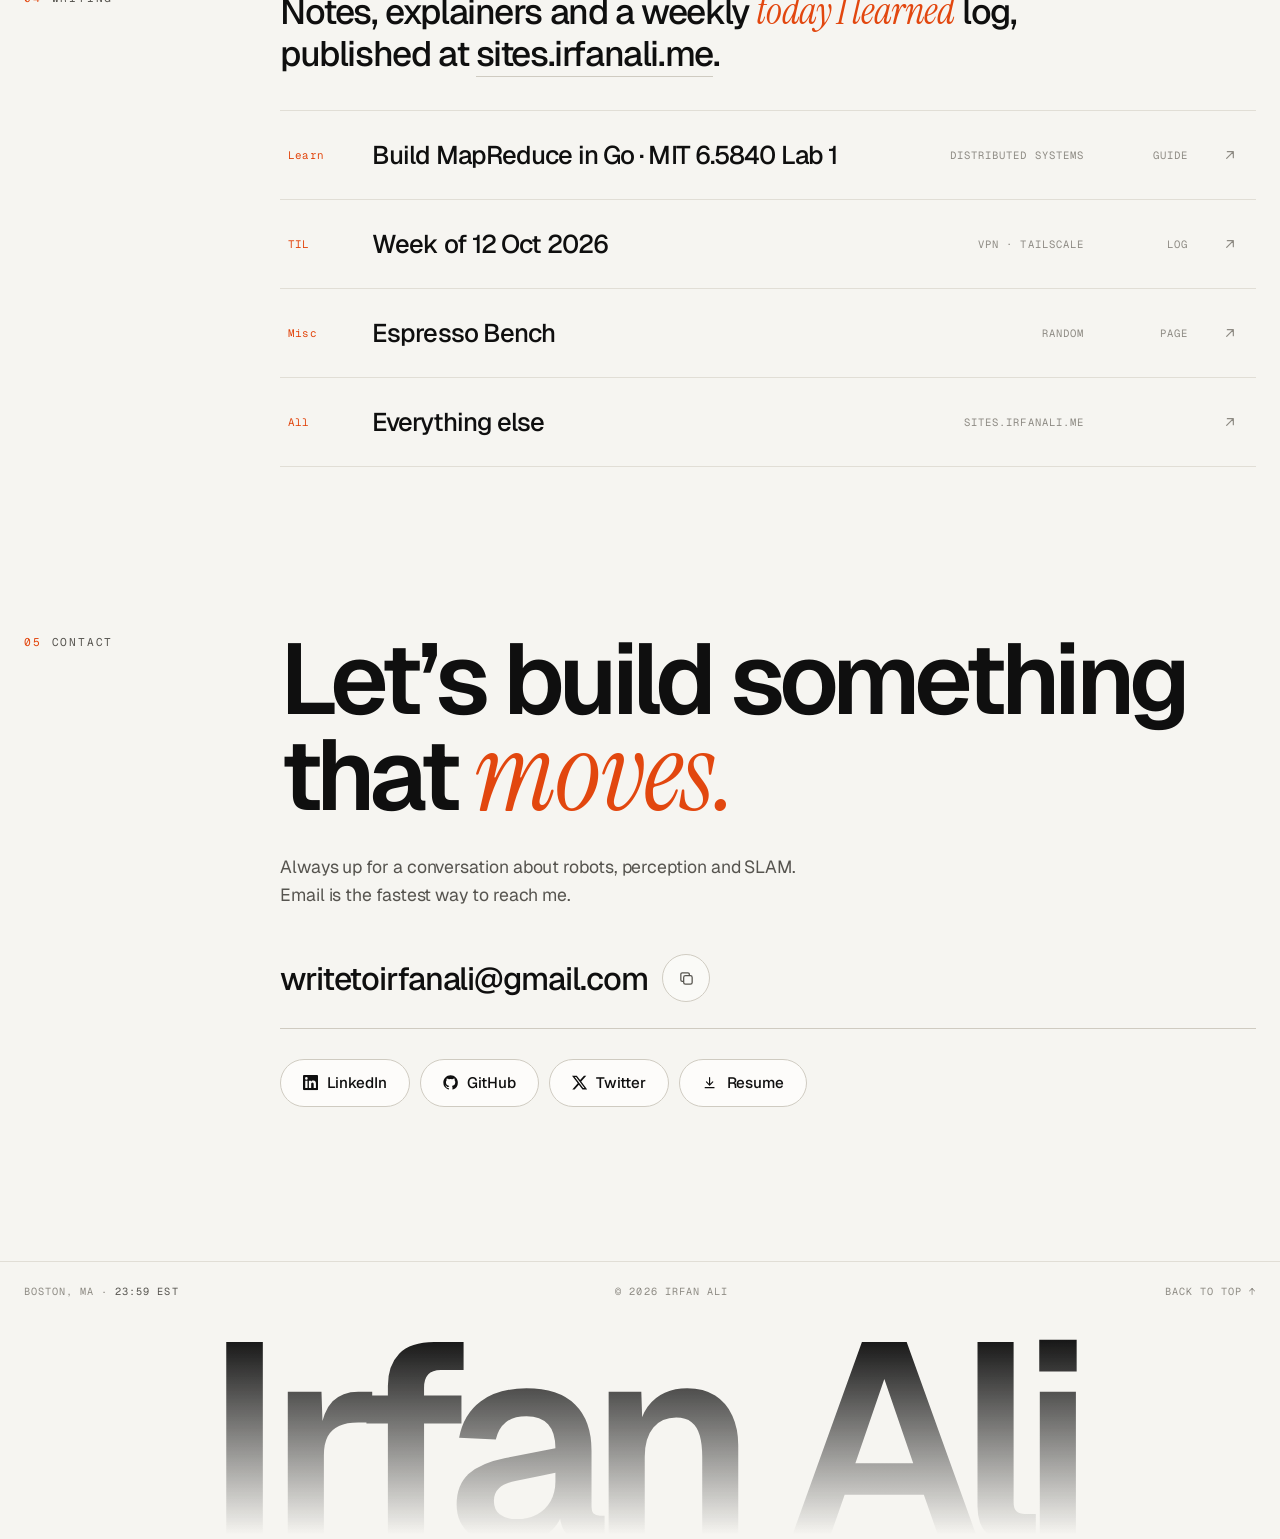
==== commit f3ef694a: "Simplify header and hero, add Berkshire Grey product images" ====
--- a/index.html
+++ b/index.html
@@ -4,7 +4,7 @@
   <meta charset="utf-8">
   <meta name="viewport" content="width=device-width, initial-scale=1, viewport-fit=cover">
   <title>Irfan Ali · Robotics Software Engineer</title>
-  <meta name="description" content="I like to build robots. Robotics Software Engineer at Berkshire Grey on the Stride Shuttle Sorter team. MS Robotics, Northeastern University. Boston.">
+  <meta name="description" content="I like to build robots. Robotics Software Engineer at Berkshire Grey. MS Robotics, Northeastern University. Boston.">
   <link rel="canonical" href="https://irfanali.me/">
   <meta property="og:type" content="website">
   <meta property="og:url" content="https://irfanali.me/">
@@ -67,10 +67,6 @@
 
 <header class="nav" id="nav">
   <div class="wrap nav-in">
-    <a class="logo" href="#top" aria-label="Irfan Ali, home">
-      <span class="logo-mark" aria-hidden="true">IA</span>
-      <span class="logo-text">Irfan Ali</span>
-    </a>
     <nav class="nav-links" aria-label="Sections">
       <a href="#about"><span>01</span>About</a>
       <a href="#experience"><span>02</span>Experience</a>
@@ -121,7 +117,7 @@
           <span class="ln"><span>Ali</span></span>
         </h1>
         <p class="tagline"><span class="line-in">I like to build <em>robots.</em></span></p>
-        <p class="hero-sub fade-in">On the Stride™ Shuttle Sorter team at <strong>Berkshire Grey</strong>. Before that, an MS in Robotics at Northeastern and perception research at the Silicon Synapse Lab, on robots that slither, tumble and fly.</p>
+        <p class="hero-sub fade-in">At <strong>Berkshire Grey</strong>, working on robotic warehouse automation. Before that, an MS in Robotics at Northeastern and perception research at the Silicon Synapse Lab, on robots that slither, tumble and fly.</p>
         <div class="hero-cta fade-in">
           <a class="btn btn-primary magnetic" href="https://drive.google.com/file/d/1q0wCbyW2n_Xz0MA2kj-5-AQQZAq4mptw/view?usp=sharing" target="_blank" rel="noopener"><svg><use href="#i-down"/></svg><span>Download resume</span></a>
           <div class="socials">
@@ -139,15 +135,6 @@
         <figcaption class="target-tag mono"><span>person</span><b id="conf">0.00</b></figcaption>
         <span class="target-meta mono" aria-hidden="true">track_id 001 · locked</span>
       </figure>
-    </div>
-
-    <div class="wrap">
-      <dl class="facts fade-in">
-        <div><dt class="mono">Based in</dt><dd>Boston, USA</dd></div>
-        <div><dt class="mono">Now</dt><dd>Berkshire Grey</dd></div>
-        <div><dt class="mono">Education</dt><dd>MS Robotics, Northeastern</dd></div>
-        <div><dt class="mono">Focus</dt><dd>Perception · SLAM · Sensor fusion</dd></div>
-      </dl>
     </div>
   </section>
 
@@ -197,16 +184,16 @@
           <div class="role reveal">
             <div>
               <h2 class="h2">Robotics Software Engineer</h2>
-              <p class="role-sub">Stride™ Shuttle Sorter team · <a class="link" href="https://www.berkshiregrey.com/" target="_blank" rel="noopener">Berkshire Grey</a></p>
+              <p class="role-sub"><a class="link" href="https://www.berkshiregrey.com/" target="_blank" rel="noopener">Berkshire Grey</a></p>
             </div>
             <p class="pill mono"><span class="live"></span>Jan 2026 — Present</p>
           </div>
 
           <article class="module reveal">
-            <div class="module-media sorter-media">
-              <canvas id="sorter" aria-label="Animation of autonomous shuttles sorting items into containers" role="img"></canvas>
-              <span class="media-tag mono">STRIDE™ · SIM</span>
-              <span class="sorter-hud mono" aria-hidden="true">sorted <b id="sorted">0</b></span>
+            <div class="bg-gallery">
+              <figure class="bg-shot"><img src="assets/img/bg-shuttle.webp" alt="A Berkshire Grey shuttle placing an item into a tote" width="550" height="550" loading="lazy"></figure>
+              <figure class="bg-shot bg-render"><img src="assets/img/bg-cell.webp" alt="Berkshire Grey robotic pick cell placing items into totes" width="580" height="405" loading="lazy"></figure>
+              <p class="bg-credit mono">Images © Berkshire Grey</p>
             </div>
             <div class="module-text">
               <h3 class="h3">Stride™ Shuttle Sorter</h3>
--- a/assets/site.css
+++ b/assets/site.css
@@ -159,7 +159,7 @@
 .nav-links a:hover { color: var(--text); }
 .nav-links a.active { color: var(--text); background: var(--bg-2); }
 .nav-links a.active span { color: var(--accent); }
-.nav-actions { display: flex; align-items: center; gap: 8px; }
+.nav-actions { display: flex; align-items: center; gap: 8px; margin-left: auto; }
 .nav-actions .icon-btn { width: 38px; height: 38px; font-size: 16px; }
 .progress { position: absolute; left: 0; bottom: -1px; height: 1.5px; width: 100%; background: var(--accent); transform-origin: 0 50%; transform: scaleX(var(--p, 0)); }
 .menu-btn { display: none; position: relative; width: 38px; height: 38px; border: 1px solid var(--line-2); border-radius: 999px; background: var(--card); cursor: pointer; }
@@ -306,9 +306,6 @@
 .module-flip .module-media { order: 2; }
 .module-media { position: sticky; top: calc(var(--nav-h) + 32px); border-radius: 8px; overflow: hidden; background: #000; }
 .module-media img { width: 100%; height: auto; aspect-ratio: 16 / 9; object-fit: contain; }
-.sorter-media canvas { display: block; width: 100%; aspect-ratio: 16 / 9; }
-.sorter-hud { position: absolute; top: 12px; right: 12px; padding: 3px 8px; border-radius: 4px; background: rgba(0, 0, 0, .6); color: rgba(255, 255, 255, .6); font-size: .62rem; letter-spacing: .12em; text-transform: uppercase; }
-.sorter-hud b { color: #fff; font-weight: 500; font-variant-numeric: tabular-nums; }
 .job + .job { margin-top: 96px; }
 .media-tag { position: absolute; top: 12px; left: 12px; padding: 3px 8px; border-radius: 4px; background: rgba(0, 0, 0, .6); color: #fff; font-size: .62rem; letter-spacing: .12em; -webkit-backdrop-filter: blur(6px); backdrop-filter: blur(6px); }
 .module-sub { margin: 10px 0 20px; color: var(--text-2); font-size: 1.05rem; }
@@ -484,3 +481,10 @@
   .target .c, .target-tag, .target-meta { opacity: 1; transform: none; }
   .target-img img { transform: none; filter: none; }
 }
+
+/* Berkshire Grey product images */
+.bg-gallery { display: grid; grid-template-columns: 1fr 1fr; gap: 10px; align-content: start; }
+.bg-shot { margin: 0; border-radius: 8px; overflow: hidden; aspect-ratio: 1; background: #f1f1ef; }
+.bg-shot img { width: 100%; height: 100%; object-fit: cover; }
+.bg-render img { object-fit: cover; }
+.bg-credit { grid-column: 1 / -1; margin: 2px 0 0; color: var(--text-3); font-size: .6rem; text-transform: uppercase; letter-spacing: .12em; }
